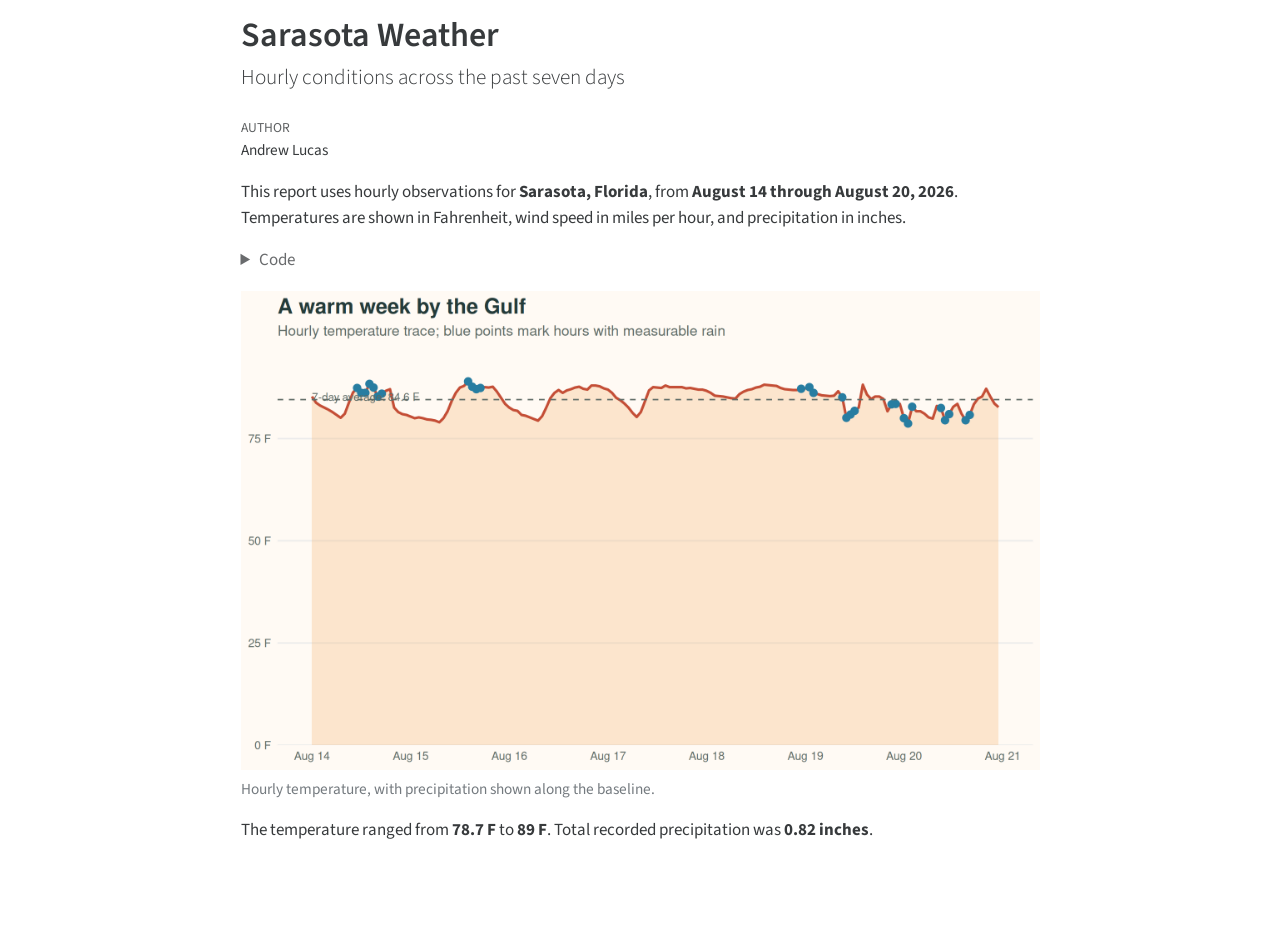
==== index.html @ e3367cec "Built site for gh-pages" ====
<!DOCTYPE html>
<html xmlns="http://www.w3.org/1999/xhtml" lang="en" xml:lang="en"><head>

<meta charset="utf-8">
<meta name="generator" content="quarto-1.10.18">

<meta name="viewport" content="width=device-width, initial-scale=1.0, user-scalable=yes">

<meta name="author" content="Andrew Lucas">

<title>Sarasota Weather</title>
<style>
/* Default styles provided by pandoc.
** See https://pandoc.org/MANUAL.html#variables-for-html for config info.
*/
span.smallcaps{font-variant: small-caps;}
div.columns{display: flex; gap: 1.5em;}
div.column{flex: auto;}
@media screen {
div.columns{gap: min(4vw, 1.5em);}
div.column{overflow-x: auto;}
}
div.hanging-indent{margin-left: 1.5em; text-indent: -1.5em;}
ul.task-list{list-style: none;}
ul.task-list li input[type="checkbox"] {
  width: 0.8em;
  margin: 0 0.8em 0.2em -1em; /* quarto-specific, see https://github.com/quarto-dev/quarto-cli/issues/4556 */ 
  vertical-align: middle;
}
/* CSS for syntax highlighting */
html { -webkit-text-size-adjust: 100%; }
pre > code.sourceCode { white-space: pre; position: relative; }
pre > code.sourceCode > span { display: inline-block; line-height: 1.25; }
pre > code.sourceCode > span:empty { height: 1.2em; }
.sourceCode { overflow: visible; }
code.sourceCode > span { color: inherit; text-decoration: inherit; }
div.sourceCode { margin: 1em 0; }
pre.sourceCode { margin: 0; }
@media screen {
div.sourceCode { overflow: auto; }
}
@media print {
pre > code.sourceCode { white-space: pre-wrap; }
pre > code.sourceCode > span { text-indent: -5em; padding-left: 5em; }
}
pre.numberSource code
  { counter-reset: source-line 0; }
pre.numberSource code > span
  { position: relative; left: -4em; counter-increment: source-line; }
pre.numberSource code > span > a:first-child::before
  { content: counter(source-line);
    position: relative; left: -1em; text-align: right; vertical-align: baseline;
    border: none; display: inline-block;
    -webkit-touch-callout: none; -webkit-user-select: none;
    -khtml-user-select: none; -moz-user-select: none;
    -ms-user-select: none; user-select: none;
    padding: 0 4px; width: 4em;
  }
pre.numberSource { margin-left: 3em;  padding-left: 4px; }
div.sourceCode
  {   }
@media screen {
pre > code.sourceCode > span > a:first-child::before { text-decoration: underline; }
}
</style>


<script src="sarasota-weather_files/libs/clipboard/clipboard.min.js"></script>
<script src="sarasota-weather_files/libs/quarto-html/quarto.js" type="module"></script>
<script src="sarasota-weather_files/libs/quarto-html/tabsets/tabsets.js" type="module"></script>
<script src="sarasota-weather_files/libs/quarto-html/popper.min.js"></script>
<script src="sarasota-weather_files/libs/quarto-html/tippy.umd.min.js"></script>
<script src="sarasota-weather_files/libs/quarto-html/anchor.min.js"></script>
<link href="sarasota-weather_files/libs/quarto-html/tippy.css" rel="stylesheet">
<link href="sarasota-weather_files/libs/quarto-html/quarto-syntax-highlighting-64a204ab8560d761af7679ceaba22944.css" rel="stylesheet" id="quarto-text-highlighting-styles">
<script src="sarasota-weather_files/libs/bootstrap/bootstrap.min.js"></script>
<link href="sarasota-weather_files/libs/bootstrap/bootstrap-icons.css" rel="stylesheet">
<link href="sarasota-weather_files/libs/bootstrap/bootstrap-2d3a9172113c1707d410f1da042510cd.min.css" rel="stylesheet" append-hash="true" id="quarto-bootstrap" data-mode="light">


<link rel="stylesheet" href="body { background: #fffaf4; }
.quarto-title-block { max-width: 900px; margin: 0 auto; }
.quarto-figure { margin-top: 1.5rem; }">
</head>

<body class="fullcontent quarto-light">

<div id="quarto-content" class="page-columns page-rows-contents page-layout-article">

<main class="content" id="quarto-document-content">

<header id="title-block-header" class="quarto-title-block default">
<div class="quarto-title">
<h1 class="title">Sarasota Weather</h1>
<p class="subtitle lead">Hourly conditions across the past seven days</p>
</div>



<div class="quarto-title-meta">

    <div>
    <div class="quarto-title-meta-heading">Author</div>
    <div class="quarto-title-meta-contents">
             <p>Andrew Lucas </p>
          </div>
  </div>
    
  
    
  </div>
  


</header>


<p>This report uses hourly observations for <strong>Sarasota, Florida</strong>, from <strong>August 14 through August 20, 2026</strong>. Temperatures are shown in Fahrenheit, wind speed in miles per hour, and precipitation in inches.</p>
<div class="cell">
<details class="code-fold">
<summary>Code</summary>
<div class="code-copy-outer-scaffold"><div class="sourceCode cell-code" id="cb1"><pre class="sourceCode r code-with-copy"><code class="sourceCode r"><span id="cb1-1"><a href="#cb1-1" aria-hidden="true" tabindex="-1"></a><span class="fu">ggplot</span>(weather, <span class="fu">aes</span>(<span class="at">x =</span> time, <span class="at">y =</span> temperature_f)) <span class="sc">+</span></span>
<span id="cb1-2"><a href="#cb1-2" aria-hidden="true" tabindex="-1"></a>  <span class="fu">geom_area</span>(<span class="at">fill =</span> <span class="st">"#f6b26b"</span>, <span class="at">alpha =</span> <span class="fl">0.28</span>) <span class="sc">+</span></span>
<span id="cb1-3"><a href="#cb1-3" aria-hidden="true" tabindex="-1"></a>  <span class="fu">geom_line</span>(<span class="at">color =</span> <span class="st">"#c44e36"</span>, <span class="at">linewidth =</span> <span class="fl">1.1</span>) <span class="sc">+</span></span>
<span id="cb1-4"><a href="#cb1-4" aria-hidden="true" tabindex="-1"></a>  <span class="fu">geom_point</span>(<span class="at">data =</span> <span class="fu">subset</span>(weather, rain), <span class="at">color =</span> <span class="st">"#277da1"</span>, <span class="at">size =</span> <span class="fl">2.8</span>) <span class="sc">+</span></span>
<span id="cb1-5"><a href="#cb1-5" aria-hidden="true" tabindex="-1"></a>  <span class="fu">geom_hline</span>(<span class="at">yintercept =</span> <span class="fu">mean</span>(weather<span class="sc">$</span>temperature_f),</span>
<span id="cb1-6"><a href="#cb1-6" aria-hidden="true" tabindex="-1"></a>             <span class="at">linetype =</span> <span class="st">"dashed"</span>, <span class="at">color =</span> <span class="st">"#5f6b66"</span>, <span class="at">linewidth =</span> <span class="fl">0.6</span>) <span class="sc">+</span></span>
<span id="cb1-7"><a href="#cb1-7" aria-hidden="true" tabindex="-1"></a>  <span class="fu">annotate</span>(<span class="st">"text"</span>, <span class="at">x =</span> <span class="fu">min</span>(weather<span class="sc">$</span>time), <span class="at">y =</span> <span class="fu">mean</span>(weather<span class="sc">$</span>temperature_f) <span class="sc">+</span> <span class="fl">0.7</span>,</span>
<span id="cb1-8"><a href="#cb1-8" aria-hidden="true" tabindex="-1"></a>           <span class="at">label =</span> <span class="fu">paste0</span>(<span class="st">"7-day average: "</span>, <span class="fu">round</span>(<span class="fu">mean</span>(weather<span class="sc">$</span>temperature_f), <span class="dv">1</span>), <span class="st">" F"</span>),</span>
<span id="cb1-9"><a href="#cb1-9" aria-hidden="true" tabindex="-1"></a>           <span class="at">hjust =</span> <span class="dv">0</span>, <span class="at">color =</span> <span class="st">"#5f6b66"</span>, <span class="at">size =</span> <span class="fl">3.5</span>) <span class="sc">+</span></span>
<span id="cb1-10"><a href="#cb1-10" aria-hidden="true" tabindex="-1"></a>  <span class="fu">scale_x_datetime</span>(<span class="at">date_breaks =</span> <span class="st">"1 day"</span>, <span class="at">date_labels =</span> <span class="st">"%b %d"</span>) <span class="sc">+</span></span>
<span id="cb1-11"><a href="#cb1-11" aria-hidden="true" tabindex="-1"></a>  <span class="fu">scale_y_continuous</span>(<span class="at">labels =</span> \(x) <span class="fu">paste0</span>(x, <span class="st">" F"</span>),</span>
<span id="cb1-12"><a href="#cb1-12" aria-hidden="true" tabindex="-1"></a>                     <span class="at">expand =</span> <span class="fu">expansion</span>(<span class="at">mult =</span> <span class="fu">c</span>(<span class="dv">0</span>, <span class="fl">0.08</span>))) <span class="sc">+</span></span>
<span id="cb1-13"><a href="#cb1-13" aria-hidden="true" tabindex="-1"></a>  <span class="fu">labs</span>(<span class="at">x =</span> <span class="cn">NULL</span>, <span class="at">y =</span> <span class="cn">NULL</span>,</span>
<span id="cb1-14"><a href="#cb1-14" aria-hidden="true" tabindex="-1"></a>       <span class="at">title =</span> <span class="st">"A warm week by the Gulf"</span>,</span>
<span id="cb1-15"><a href="#cb1-15" aria-hidden="true" tabindex="-1"></a>       <span class="at">subtitle =</span> <span class="st">"Hourly temperature trace; blue points mark hours with measurable rain"</span>) <span class="sc">+</span></span>
<span id="cb1-16"><a href="#cb1-16" aria-hidden="true" tabindex="-1"></a>  <span class="fu">theme_minimal</span>(<span class="at">base_size =</span> <span class="dv">13</span>) <span class="sc">+</span></span>
<span id="cb1-17"><a href="#cb1-17" aria-hidden="true" tabindex="-1"></a>  <span class="fu">theme</span>(</span>
<span id="cb1-18"><a href="#cb1-18" aria-hidden="true" tabindex="-1"></a>    <span class="at">plot.title =</span> <span class="fu">element_text</span>(<span class="at">face =</span> <span class="st">"bold"</span>, <span class="at">size =</span> <span class="dv">19</span>, <span class="at">color =</span> <span class="st">"#243b3a"</span>),</span>
<span id="cb1-19"><a href="#cb1-19" aria-hidden="true" tabindex="-1"></a>    <span class="at">plot.subtitle =</span> <span class="fu">element_text</span>(<span class="at">color =</span> <span class="st">"#5f6b66"</span>, <span class="at">margin =</span> <span class="fu">margin</span>(<span class="at">b =</span> <span class="dv">12</span>)),</span>
<span id="cb1-20"><a href="#cb1-20" aria-hidden="true" tabindex="-1"></a>    <span class="at">panel.grid.minor =</span> <span class="fu">element_blank</span>(),</span>
<span id="cb1-21"><a href="#cb1-21" aria-hidden="true" tabindex="-1"></a>    <span class="at">panel.grid.major.x =</span> <span class="fu">element_blank</span>(),</span>
<span id="cb1-22"><a href="#cb1-22" aria-hidden="true" tabindex="-1"></a>    <span class="at">axis.text =</span> <span class="fu">element_text</span>(<span class="at">color =</span> <span class="st">"#5f6b66"</span>),</span>
<span id="cb1-23"><a href="#cb1-23" aria-hidden="true" tabindex="-1"></a>    <span class="at">plot.background =</span> <span class="fu">element_rect</span>(<span class="at">fill =</span> <span class="st">"#fffaf4"</span>, <span class="at">color =</span> <span class="cn">NA</span>),</span>
<span id="cb1-24"><a href="#cb1-24" aria-hidden="true" tabindex="-1"></a>    <span class="at">panel.background =</span> <span class="fu">element_rect</span>(<span class="at">fill =</span> <span class="st">"#fffaf4"</span>, <span class="at">color =</span> <span class="cn">NA</span>)</span>
<span id="cb1-25"><a href="#cb1-25" aria-hidden="true" tabindex="-1"></a>  )</span></code></pre></div><button title="Copy to Clipboard" class="code-copy-button"><i class="bi"></i></button></div>
</details>
<div class="cell-output-display">
<div class="quarto-figure quarto-figure-center">
<figure class="figure">
<p><img src="sarasota-weather_files/figure-html/weather-plot-1.png" class="img-fluid figure-img" style="width:100.0%"></p>
<figcaption>Hourly temperature, with precipitation shown along the baseline.</figcaption>
</figure>
</div>
</div>
</div>
<p>The temperature ranged from <strong>78.7 F</strong> to <strong>89 F</strong>. Total recorded precipitation was <strong>0.82 inches</strong>.</p>

</main>
<!-- /main column -->
<script id="quarto-html-after-body" type="application/javascript">
  window.document.addEventListener("DOMContentLoaded", function (event) {
    const icon = "";
    const anchorJS = new window.AnchorJS();
    anchorJS.options = {
      placement: 'right',
      icon: icon
    };
    anchorJS.add('.anchored');
    const isCodeAnnotation = (el) => {
      for (const clz of el.classList) {
        if (clz.startsWith('code-annotation-')) {                     
          return true;
        }
      }
      return false;
    }
    const onCopySuccess = function(e) {
      // button target
      const button = e.trigger;
      // don't keep focus
      button.blur();
      // flash "checked"
      button.classList.add('code-copy-button-checked');
      var currentTitle = button.getAttribute("title");
      button.setAttribute("title", "Copied!");
      let tooltip;
      if (window.bootstrap) {
        button.setAttribute("data-bs-toggle", "tooltip");
        button.setAttribute("data-bs-placement", "left");
        button.setAttribute("data-bs-title", "Copied!");
        tooltip = new bootstrap.Tooltip(button, 
          { trigger: "manual", 
            customClass: "code-copy-button-tooltip",
            offset: [0, -8]});
        tooltip.show();    
      }
      setTimeout(function() {
        if (tooltip) {
          tooltip.hide();
          button.removeAttribute("data-bs-title");
          button.removeAttribute("data-bs-toggle");
          button.removeAttribute("data-bs-placement");
        }
        button.setAttribute("title", currentTitle);
        button.classList.remove('code-copy-button-checked');
      }, 1000);
      // clear code selection
      e.clearSelection();
    }
    const getTextToCopy = function(trigger) {
      const outerScaffold = trigger.parentElement.cloneNode(true);
      const codeEl = outerScaffold.querySelector('code');
      for (const childEl of codeEl.children) {
        if (isCodeAnnotation(childEl)) {
          childEl.remove();
        }
      }
      return codeEl.innerText;
    }
    const clipboard = new window.ClipboardJS('.code-copy-button:not([data-in-quarto-modal])', {
      text: getTextToCopy
    });
    clipboard.on('success', onCopySuccess);
    if (window.document.getElementById('quarto-embedded-source-code-modal')) {
      const clipboardModal = new window.ClipboardJS('.code-copy-button[data-in-quarto-modal]', {
        text: getTextToCopy,
        container: window.document.getElementById('quarto-embedded-source-code-modal')
      });
      clipboardModal.on('success', onCopySuccess);
    }
      var localhostRegex = new RegExp(/^(?:http|https):\/\/localhost\:?[0-9]*\//);
      var mailtoRegex = new RegExp(/^mailto:/);
        var filterRegex = new RegExp('/' + window.location.host + '/');
      var isInternal = (href) => {
          return filterRegex.test(href) || localhostRegex.test(href) || mailtoRegex.test(href);
      }
      // Inspect non-navigation links and adorn them if external
     var links = window.document.querySelectorAll('a[href]:not(.nav-link):not(.navbar-brand):not(.toc-action):not(.sidebar-link):not(.sidebar-item-toggle):not(.pagination-link):not(.no-external):not([aria-hidden]):not(.dropdown-item):not(.quarto-navigation-tool):not(.about-link)');
      for (var i=0; i<links.length; i++) {
        const link = links[i];
        if (!isInternal(link.href)) {
          // undo the damage that might have been done by quarto-nav.js in the case of
          // links that we want to consider external
          if (link.dataset.originalHref !== undefined) {
            link.href = link.dataset.originalHref;
          }
        }
      }
    function tippyHover(el, contentFn, onTriggerFn, onUntriggerFn) {
      const config = {
        allowHTML: true,
        maxWidth: 500,
        delay: 100,
        arrow: false,
        appendTo: function(el) {
            return el.parentElement;
        },
        interactive: true,
        interactiveBorder: 10,
        theme: 'quarto',
        placement: 'bottom-start',
      };
      if (contentFn) {
        config.content = contentFn;
      }
      if (onTriggerFn) {
        config.onTrigger = onTriggerFn;
      }
      if (onUntriggerFn) {
        config.onUntrigger = onUntriggerFn;
      }
      window.tippy(el, config); 
    }
    const noterefs = window.document.querySelectorAll('a[role="doc-noteref"]');
    for (var i=0; i<noterefs.length; i++) {
      const ref = noterefs[i];
      tippyHover(ref, function() {
        // use id or data attribute instead here
        let href = ref.getAttribute('data-footnote-href') || ref.getAttribute('href');
        try { href = new URL(href).hash; } catch {}
        const id = href.replace(/^#\/?/, "");
        const note = window.document.getElementById(id);
        if (note) {
          return note.innerHTML;
        } else {
          return "";
        }
      });
    }
    const xrefs = window.document.querySelectorAll('a.quarto-xref');
    const processXRef = (id, note) => {
      // Strip column container classes
      const stripColumnClz = (el) => {
        el.classList.remove("page-full", "page-columns");
        if (el.children) {
          for (const child of el.children) {
            stripColumnClz(child);
          }
        }
      }
      stripColumnClz(note)
      if (id === null || id.startsWith('sec-')) {
        // Special case sections, only their first couple elements
        const container = document.createElement("div");
        if (note.children && note.children.length > 2) {
          container.appendChild(note.children[0].cloneNode(true));
          for (let i = 1; i < note.children.length; i++) {
            const child = note.children[i];
            if (child.tagName === "P" && child.innerText === "") {
              continue;
            } else {
              container.appendChild(child.cloneNode(true));
              break;
            }
          }
          if (window.Quarto?.typesetMath) {
            window.Quarto.typesetMath(container);
          }
          return container.innerHTML
        } else {
          if (window.Quarto?.typesetMath) {
            window.Quarto.typesetMath(note);
          }
          return note.innerHTML;
        }
      } else {
        // Remove any anchor links if they are present
        const anchorLink = note.querySelector('a.anchorjs-link');
        if (anchorLink) {
          anchorLink.remove();
        }
        if (window.Quarto?.typesetMath) {
          window.Quarto.typesetMath(note);
        }
        if (note.classList.contains("callout")) {
          return note.outerHTML;
        } else {
          return note.innerHTML;
        }
      }
    }
    for (var i=0; i<xrefs.length; i++) {
      const xref = xrefs[i];
      tippyHover(xref, undefined, function(instance) {
        instance.disable();
        let url = xref.getAttribute('href');
        let hash = undefined; 
        if (url.startsWith('#')) {
          hash = url;
        } else {
          try { hash = new URL(url).hash; } catch {}
        }
        if (hash) {
          const id = hash.replace(/^#\/?/, "");
          const note = window.document.getElementById(id);
          if (note !== null) {
            try {
              const html = processXRef(id, note.cloneNode(true));
              instance.setContent(html);
            } finally {
              instance.enable();
              instance.show();
            }
          } else {
            // See if we can fetch this
            fetch(url.split('#')[0])
            .then(res => res.text())
            .then(html => {
              const parser = new DOMParser();
              const htmlDoc = parser.parseFromString(html, "text/html");
              const note = htmlDoc.getElementById(id);
              if (note !== null) {
                const html = processXRef(id, note);
                instance.setContent(html);
              } 
            }).finally(() => {
              instance.enable();
              instance.show();
            });
          }
        } else {
          // See if we can fetch a full url (with no hash to target)
          // This is a special case and we should probably do some content thinning / targeting
          fetch(url)
          .then(res => res.text())
          .then(html => {
            const parser = new DOMParser();
            const htmlDoc = parser.parseFromString(html, "text/html");
            const note = htmlDoc.querySelector('main.content');
            if (note !== null) {
              // This should only happen for chapter cross references
              // (since there is no id in the URL)
              // remove the first header
              if (note.children.length > 0 && note.children[0].tagName === "HEADER") {
                note.children[0].remove();
              }
              const html = processXRef(null, note);
              instance.setContent(html);
            } 
          }).finally(() => {
            instance.enable();
            instance.show();
          });
        }
      }, function(instance) {
      });
    }
        let selectedAnnoteEl;
        const selectorForAnnotation = ( cell, annotation) => {
          let cellAttr = 'data-code-cell="' + cell + '"';
          let lineAttr = 'data-code-annotation="' +  annotation + '"';
          const selector = 'span[' + cellAttr + '][' + lineAttr + ']';
          return selector;
        }
        const selectCodeLines = (annoteEl) => {
          const doc = window.document;
          const targetCell = annoteEl.getAttribute("data-target-cell");
          const targetAnnotation = annoteEl.getAttribute("data-target-annotation");
          const annoteSpan = window.document.querySelector(selectorForAnnotation(targetCell, targetAnnotation));
          const lines = annoteSpan.getAttribute("data-code-lines").split(",");
          const lineIds = lines.map((line) => {
            return targetCell + "-" + line;
          })
          let top = null;
          let height = null;
          let parent = null;
          if (lineIds.length > 0) {
              //compute the position of the single el (top and bottom and make a div)
              const el = window.document.getElementById(lineIds[0]);
              top = el.offsetTop;
              height = el.offsetHeight;
              parent = el.parentElement.parentElement;
            if (lineIds.length > 1) {
              const lastEl = window.document.getElementById(lineIds[lineIds.length - 1]);
              const bottom = lastEl.offsetTop + lastEl.offsetHeight;
              height = bottom - top;
            }
            if (top !== null && height !== null && parent !== null) {
              // cook up a div (if necessary) and position it 
              let div = window.document.getElementById("code-annotation-line-highlight");
              if (div === null) {
                div = window.document.createElement("div");
                div.setAttribute("id", "code-annotation-line-highlight");
                div.style.position = 'absolute';
                parent.appendChild(div);
              }
              div.style.top = top - 2 + "px";
              div.style.height = height + 4 + "px";
              div.style.left = 0;
              let gutterDiv = window.document.getElementById("code-annotation-line-highlight-gutter");
              if (gutterDiv === null) {
                gutterDiv = window.document.createElement("div");
                gutterDiv.setAttribute("id", "code-annotation-line-highlight-gutter");
                gutterDiv.style.position = 'absolute';
                const codeCell = window.document.getElementById(targetCell);
                const gutter = codeCell.querySelector('.code-annotation-gutter');
                gutter.appendChild(gutterDiv);
              }
              gutterDiv.style.top = top - 2 + "px";
              gutterDiv.style.height = height + 4 + "px";
            }
            selectedAnnoteEl = annoteEl;
          }
        };
        const unselectCodeLines = () => {
          const elementsIds = ["code-annotation-line-highlight", "code-annotation-line-highlight-gutter"];
          elementsIds.forEach((elId) => {
            const div = window.document.getElementById(elId);
            if (div) {
              div.remove();
            }
          });
          selectedAnnoteEl = undefined;
        };
          // Handle positioning of the toggle
      window.addEventListener(
        "resize",
        throttle(() => {
          elRect = undefined;
          if (selectedAnnoteEl) {
            selectCodeLines(selectedAnnoteEl);
          }
        }, 10)
      );
      function throttle(fn, ms) {
      let throttle = false;
      let timer;
        return (...args) => {
          if(!throttle) { // first call gets through
              fn.apply(this, args);
              throttle = true;
          } else { // all the others get throttled
              if(timer) clearTimeout(timer); // cancel #2
              timer = setTimeout(() => {
                fn.apply(this, args);
                timer = throttle = false;
              }, ms);
          }
        };
      }
        // Attach click handler to the DT
        const annoteDls = window.document.querySelectorAll('dt[data-target-cell]');
        for (const annoteDlNode of annoteDls) {
          annoteDlNode.addEventListener('click', (event) => {
            const clickedEl = event.target;
            if (clickedEl !== selectedAnnoteEl) {
              unselectCodeLines();
              const activeEl = window.document.querySelector('dt[data-target-cell].code-annotation-active');
              if (activeEl) {
                activeEl.classList.remove('code-annotation-active');
              }
              selectCodeLines(clickedEl);
              clickedEl.classList.add('code-annotation-active');
            } else {
              // Unselect the line
              unselectCodeLines();
              clickedEl.classList.remove('code-annotation-active');
            }
          });
        }
    const findCites = (el) => {
      const parentEl = el.parentElement;
      if (parentEl) {
        const cites = parentEl.dataset.cites;
        if (cites) {
          return {
            el,
            cites: cites.split(' ')
          };
        } else {
          return findCites(el.parentElement)
        }
      } else {
        return undefined;
      }
    };
    var bibliorefs = window.document.querySelectorAll('a[role="doc-biblioref"]');
    for (var i=0; i<bibliorefs.length; i++) {
      const ref = bibliorefs[i];
      const citeInfo = findCites(ref);
      if (citeInfo) {
        tippyHover(citeInfo.el, function() {
          var popup = window.document.createElement('div');
          citeInfo.cites.forEach(function(cite) {
            var citeDiv = window.document.createElement('div');
            citeDiv.classList.add('hanging-indent');
            citeDiv.classList.add('csl-entry');
            var biblioDiv = window.document.getElementById('ref-' + cite);
            if (biblioDiv) {
              citeDiv.innerHTML = biblioDiv.innerHTML;
            }
            popup.appendChild(citeDiv);
          });
          return popup.innerHTML;
        });
      }
    }
  });
  </script>
</div> <!-- /content -->




</body></html>
---- sarasota-weather_files/libs/quarto-html/tippy.css ----
.tippy-box[data-animation=fade][data-state=hidden]{opacity:0}[data-tippy-root]{max-width:calc(100vw - 10px)}.tippy-box{position:relative;background-color:#333;color:#fff;border-radius:4px;font-size:14px;line-height:1.4;white-space:normal;outline:0;transition-property:transform,visibility,opacity}.tippy-box[data-placement^=top]>.tippy-arrow{bottom:0}.tippy-box[data-placement^=top]>.tippy-arrow:before{bottom:-7px;left:0;border-width:8px 8px 0;border-top-color:initial;transform-origin:center top}.tippy-box[data-placement^=bottom]>.tippy-arrow{top:0}.tippy-box[data-placement^=bottom]>.tippy-arrow:before{top:-7px;left:0;border-width:0 8px 8px;border-bottom-color:initial;transform-origin:center bottom}.tippy-box[data-placement^=left]>.tippy-arrow{right:0}.tippy-box[data-placement^=left]>.tippy-arrow:before{border-width:8px 0 8px 8px;border-left-color:initial;right:-7px;transform-origin:center left}.tippy-box[data-placement^=right]>.tippy-arrow{left:0}.tippy-box[data-placement^=right]>.tippy-arrow:before{left:-7px;border-width:8px 8px 8px 0;border-right-color:initial;transform-origin:center right}.tippy-box[data-inertia][data-state=visible]{transition-timing-function:cubic-bezier(.54,1.5,.38,1.11)}.tippy-arrow{width:16px;height:16px;color:#333}.tippy-arrow:before{content:"";position:absolute;border-color:transparent;border-style:solid}.tippy-content{position:relative;padding:5px 9px;z-index:1}
---- sarasota-weather_files/libs/quarto-html/quarto-syntax-highlighting-64a204ab8560d761af7679ceaba22944.css ----
/* quarto syntax highlight colors */
:root {
  --quarto-hl-ot-color: #003B4F;
  --quarto-hl-at-color: #657422;
  --quarto-hl-ss-color: #20794D;
  --quarto-hl-an-color: #5E5E5E;
  --quarto-hl-fu-color: #4758AB;
  --quarto-hl-st-color: #20794D;
  --quarto-hl-cf-color: #003B4F;
  --quarto-hl-op-color: #5E5E5E;
  --quarto-hl-er-color: #AD0000;
  --quarto-hl-bn-color: #AD0000;
  --quarto-hl-al-color: #AD0000;
  --quarto-hl-va-color: #111111;
  --quarto-hl-bu-color: inherit;
  --quarto-hl-ex-color: inherit;
  --quarto-hl-pp-color: #AD0000;
  --quarto-hl-in-color: #5E5E5E;
  --quarto-hl-vs-color: #20794D;
  --quarto-hl-wa-color: #5E5E5E;
  --quarto-hl-do-color: #5E5E5E;
  --quarto-hl-im-color: #00769E;
  --quarto-hl-ch-color: #20794D;
  --quarto-hl-dt-color: #AD0000;
  --quarto-hl-fl-color: #AD0000;
  --quarto-hl-co-color: #5E5E5E;
  --quarto-hl-cv-color: #5E5E5E;
  --quarto-hl-cn-color: #8f5902;
  --quarto-hl-sc-color: #5E5E5E;
  --quarto-hl-dv-color: #AD0000;
  --quarto-hl-kw-color: #003B4F;
}

/* other quarto variables */
:root {
  --quarto-font-monospace: SFMono-Regular, Menlo, Monaco, Consolas, "Liberation Mono", "Courier New", monospace;
}

/* syntax highlight based on Pandoc's rules */
pre > code.sourceCode > span {
  color: #003B4F;
}

code.sourceCode > span {
  color: #003B4F;
}

div.sourceCode,
div.sourceCode pre.sourceCode {
  color: #003B4F;
}

/* Normal */
code span {
  color: #003B4F;
}

/* Alert */
code span.al {
  color: #AD0000;
  font-style: inherit;
}

/* Annotation */
code span.an {
  color: #5E5E5E;
  font-style: inherit;
}

/* Attribute */
code span.at {
  color: #657422;
  font-style: inherit;
}

/* BaseN */
code span.bn {
  color: #AD0000;
  font-style: inherit;
}

/* BuiltIn */
code span.bu {
  font-style: inherit;
}

/* ControlFlow */
code span.cf {
  color: #003B4F;
  font-weight: bold;
  font-style: inherit;
}

/* Char */
code span.ch {
  color: #20794D;
  font-style: inherit;
}

/* Constant */
code span.cn {
  color: #8f5902;
  font-style: inherit;
}

/* Comment */
code span.co {
  color: #5E5E5E;
  font-style: inherit;
}

/* CommentVar */
code span.cv {
  color: #5E5E5E;
  font-style: italic;
}

/* Documentation */
code span.do {
  color: #5E5E5E;
  font-style: italic;
}

/* DataType */
code span.dt {
  color: #AD0000;
  font-style: inherit;
}

/* DecVal */
code span.dv {
  color: #AD0000;
  font-style: inherit;
}

/* Error */
code span.er {
  color: #AD0000;
  font-style: inherit;
}

/* Extension */
code span.ex {
  font-style: inherit;
}

/* Float */
code span.fl {
  color: #AD0000;
  font-style: inherit;
}

/* Function */
code span.fu {
  color: #4758AB;
  font-style: inherit;
}

/* Import */
code span.im {
  color: #00769E;
  font-style: inherit;
}

/* Information */
code span.in {
  color: #5E5E5E;
  font-style: inherit;
}

/* Keyword */
code span.kw {
  color: #003B4F;
  font-weight: bold;
  font-style: inherit;
}

/* Operator */
code span.op {
  color: #5E5E5E;
  font-style: inherit;
}

/* Other */
code span.ot {
  color: #003B4F;
  font-style: inherit;
}

/* Preprocessor */
code span.pp {
  color: #AD0000;
  font-style: inherit;
}

/* SpecialChar */
code span.sc {
  color: #5E5E5E;
  font-style: inherit;
}

/* SpecialString */
code span.ss {
  color: #20794D;
  font-style: inherit;
}

/* String */
code span.st {
  color: #20794D;
  font-style: inherit;
}

/* Variable */
code span.va {
  color: #111111;
  font-style: inherit;
}

/* VerbatimString */
code span.vs {
  color: #20794D;
  font-style: inherit;
}

/* Warning */
code span.wa {
  color: #5E5E5E;
  font-style: italic;
}

.prevent-inlining {
  content: "</";
}

/*# sourceMappingURL=9d8d5bb603a83b8298b89080a598c93b.css.map */
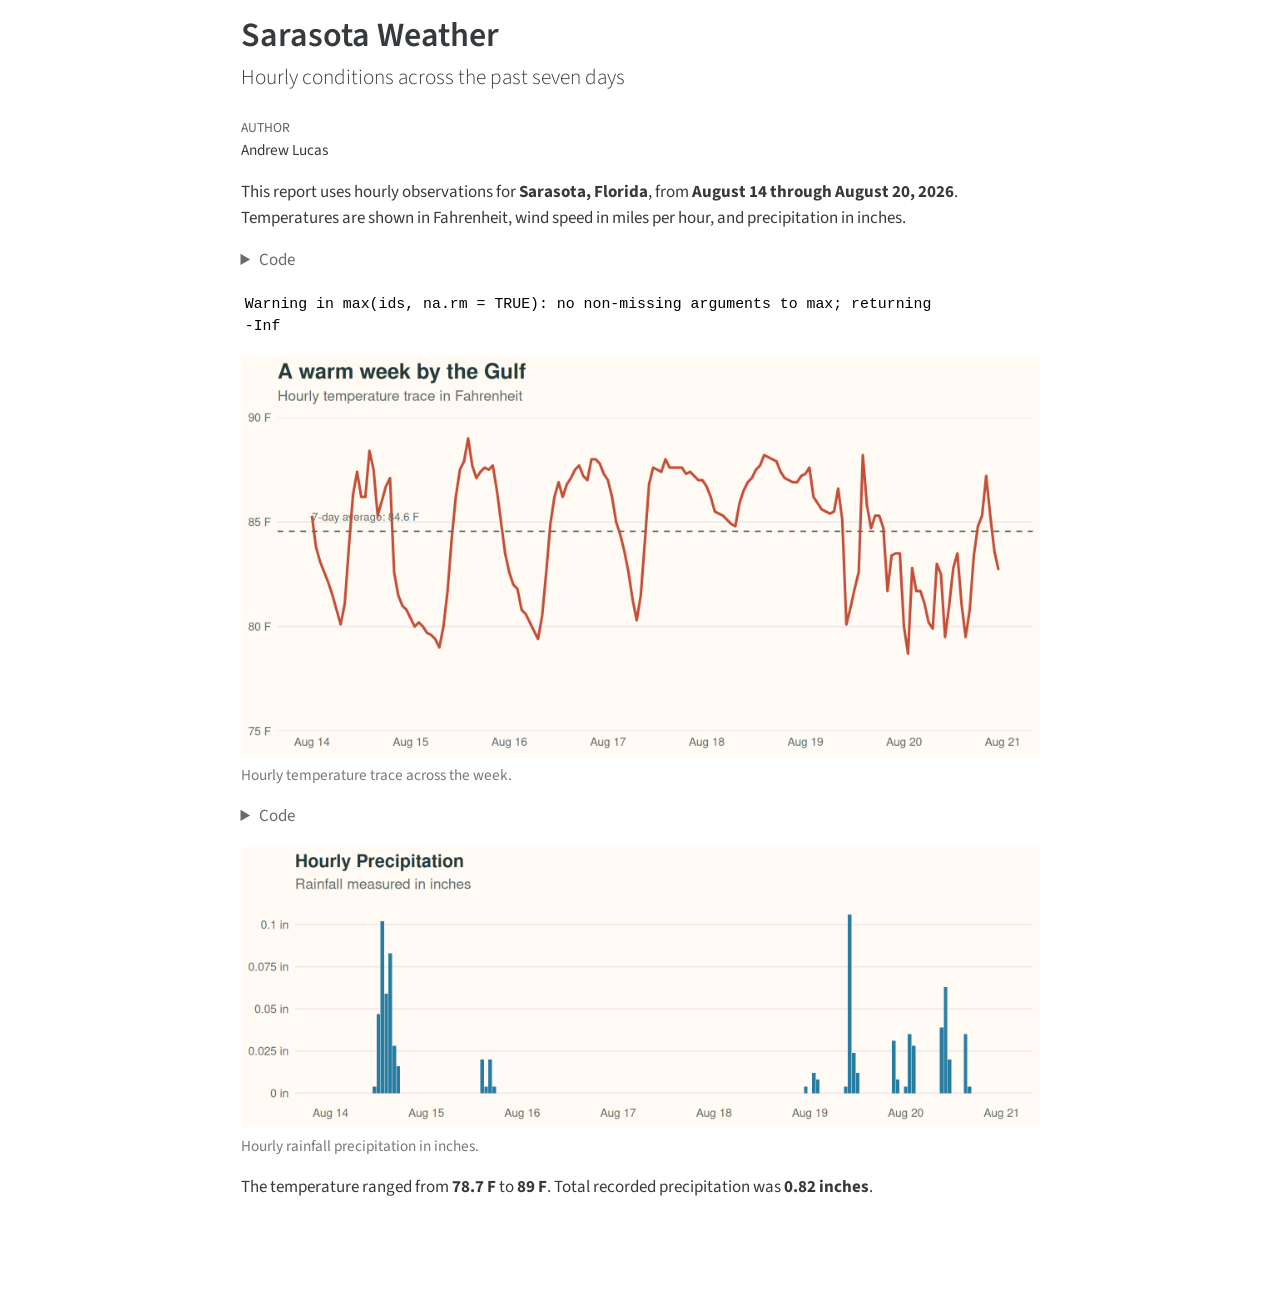
==== commit 6c5ece17: "Built site for gh-pages" ====
--- a/index.html
+++ b/index.html
@@ -122,34 +122,67 @@
 <div class="code-copy-outer-scaffold"><div class="sourceCode cell-code" id="cb1"><pre class="sourceCode r code-with-copy"><code class="sourceCode r"><span id="cb1-1"><a href="#cb1-1" aria-hidden="true" tabindex="-1"></a><span class="fu">ggplot</span>(weather, <span class="fu">aes</span>(<span class="at">x =</span> time, <span class="at">y =</span> temperature_f)) <span class="sc">+</span></span>
 <span id="cb1-2"><a href="#cb1-2" aria-hidden="true" tabindex="-1"></a>  <span class="fu">geom_area</span>(<span class="at">fill =</span> <span class="st">"#f6b26b"</span>, <span class="at">alpha =</span> <span class="fl">0.28</span>) <span class="sc">+</span></span>
 <span id="cb1-3"><a href="#cb1-3" aria-hidden="true" tabindex="-1"></a>  <span class="fu">geom_line</span>(<span class="at">color =</span> <span class="st">"#c44e36"</span>, <span class="at">linewidth =</span> <span class="fl">1.1</span>) <span class="sc">+</span></span>
-<span id="cb1-4"><a href="#cb1-4" aria-hidden="true" tabindex="-1"></a>  <span class="fu">geom_point</span>(<span class="at">data =</span> <span class="fu">subset</span>(weather, rain), <span class="at">color =</span> <span class="st">"#277da1"</span>, <span class="at">size =</span> <span class="fl">2.8</span>) <span class="sc">+</span></span>
-<span id="cb1-5"><a href="#cb1-5" aria-hidden="true" tabindex="-1"></a>  <span class="fu">geom_hline</span>(<span class="at">yintercept =</span> <span class="fu">mean</span>(weather<span class="sc">$</span>temperature_f),</span>
-<span id="cb1-6"><a href="#cb1-6" aria-hidden="true" tabindex="-1"></a>             <span class="at">linetype =</span> <span class="st">"dashed"</span>, <span class="at">color =</span> <span class="st">"#5f6b66"</span>, <span class="at">linewidth =</span> <span class="fl">0.6</span>) <span class="sc">+</span></span>
-<span id="cb1-7"><a href="#cb1-7" aria-hidden="true" tabindex="-1"></a>  <span class="fu">annotate</span>(<span class="st">"text"</span>, <span class="at">x =</span> <span class="fu">min</span>(weather<span class="sc">$</span>time), <span class="at">y =</span> <span class="fu">mean</span>(weather<span class="sc">$</span>temperature_f) <span class="sc">+</span> <span class="fl">0.7</span>,</span>
-<span id="cb1-8"><a href="#cb1-8" aria-hidden="true" tabindex="-1"></a>           <span class="at">label =</span> <span class="fu">paste0</span>(<span class="st">"7-day average: "</span>, <span class="fu">round</span>(<span class="fu">mean</span>(weather<span class="sc">$</span>temperature_f), <span class="dv">1</span>), <span class="st">" F"</span>),</span>
-<span id="cb1-9"><a href="#cb1-9" aria-hidden="true" tabindex="-1"></a>           <span class="at">hjust =</span> <span class="dv">0</span>, <span class="at">color =</span> <span class="st">"#5f6b66"</span>, <span class="at">size =</span> <span class="fl">3.5</span>) <span class="sc">+</span></span>
-<span id="cb1-10"><a href="#cb1-10" aria-hidden="true" tabindex="-1"></a>  <span class="fu">scale_x_datetime</span>(<span class="at">date_breaks =</span> <span class="st">"1 day"</span>, <span class="at">date_labels =</span> <span class="st">"%b %d"</span>) <span class="sc">+</span></span>
-<span id="cb1-11"><a href="#cb1-11" aria-hidden="true" tabindex="-1"></a>  <span class="fu">scale_y_continuous</span>(<span class="at">labels =</span> \(x) <span class="fu">paste0</span>(x, <span class="st">" F"</span>),</span>
-<span id="cb1-12"><a href="#cb1-12" aria-hidden="true" tabindex="-1"></a>                     <span class="at">expand =</span> <span class="fu">expansion</span>(<span class="at">mult =</span> <span class="fu">c</span>(<span class="dv">0</span>, <span class="fl">0.08</span>))) <span class="sc">+</span></span>
-<span id="cb1-13"><a href="#cb1-13" aria-hidden="true" tabindex="-1"></a>  <span class="fu">labs</span>(<span class="at">x =</span> <span class="cn">NULL</span>, <span class="at">y =</span> <span class="cn">NULL</span>,</span>
-<span id="cb1-14"><a href="#cb1-14" aria-hidden="true" tabindex="-1"></a>       <span class="at">title =</span> <span class="st">"A warm week by the Gulf"</span>,</span>
-<span id="cb1-15"><a href="#cb1-15" aria-hidden="true" tabindex="-1"></a>       <span class="at">subtitle =</span> <span class="st">"Hourly temperature trace; blue points mark hours with measurable rain"</span>) <span class="sc">+</span></span>
-<span id="cb1-16"><a href="#cb1-16" aria-hidden="true" tabindex="-1"></a>  <span class="fu">theme_minimal</span>(<span class="at">base_size =</span> <span class="dv">13</span>) <span class="sc">+</span></span>
-<span id="cb1-17"><a href="#cb1-17" aria-hidden="true" tabindex="-1"></a>  <span class="fu">theme</span>(</span>
-<span id="cb1-18"><a href="#cb1-18" aria-hidden="true" tabindex="-1"></a>    <span class="at">plot.title =</span> <span class="fu">element_text</span>(<span class="at">face =</span> <span class="st">"bold"</span>, <span class="at">size =</span> <span class="dv">19</span>, <span class="at">color =</span> <span class="st">"#243b3a"</span>),</span>
-<span id="cb1-19"><a href="#cb1-19" aria-hidden="true" tabindex="-1"></a>    <span class="at">plot.subtitle =</span> <span class="fu">element_text</span>(<span class="at">color =</span> <span class="st">"#5f6b66"</span>, <span class="at">margin =</span> <span class="fu">margin</span>(<span class="at">b =</span> <span class="dv">12</span>)),</span>
-<span id="cb1-20"><a href="#cb1-20" aria-hidden="true" tabindex="-1"></a>    <span class="at">panel.grid.minor =</span> <span class="fu">element_blank</span>(),</span>
-<span id="cb1-21"><a href="#cb1-21" aria-hidden="true" tabindex="-1"></a>    <span class="at">panel.grid.major.x =</span> <span class="fu">element_blank</span>(),</span>
-<span id="cb1-22"><a href="#cb1-22" aria-hidden="true" tabindex="-1"></a>    <span class="at">axis.text =</span> <span class="fu">element_text</span>(<span class="at">color =</span> <span class="st">"#5f6b66"</span>),</span>
-<span id="cb1-23"><a href="#cb1-23" aria-hidden="true" tabindex="-1"></a>    <span class="at">plot.background =</span> <span class="fu">element_rect</span>(<span class="at">fill =</span> <span class="st">"#fffaf4"</span>, <span class="at">color =</span> <span class="cn">NA</span>),</span>
-<span id="cb1-24"><a href="#cb1-24" aria-hidden="true" tabindex="-1"></a>    <span class="at">panel.background =</span> <span class="fu">element_rect</span>(<span class="at">fill =</span> <span class="st">"#fffaf4"</span>, <span class="at">color =</span> <span class="cn">NA</span>)</span>
-<span id="cb1-25"><a href="#cb1-25" aria-hidden="true" tabindex="-1"></a>  )</span></code></pre></div><button title="Copy to Clipboard" class="code-copy-button"><i class="bi"></i></button></div>
+<span id="cb1-4"><a href="#cb1-4" aria-hidden="true" tabindex="-1"></a>  <span class="fu">geom_hline</span>(<span class="at">yintercept =</span> <span class="fu">mean</span>(weather<span class="sc">$</span>temperature_f),</span>
+<span id="cb1-5"><a href="#cb1-5" aria-hidden="true" tabindex="-1"></a>             <span class="at">linetype =</span> <span class="st">"dashed"</span>, <span class="at">color =</span> <span class="st">"#5f6b66"</span>, <span class="at">linewidth =</span> <span class="fl">0.6</span>) <span class="sc">+</span></span>
+<span id="cb1-6"><a href="#cb1-6" aria-hidden="true" tabindex="-1"></a>  <span class="fu">annotate</span>(<span class="st">"text"</span>, <span class="at">x =</span> <span class="fu">min</span>(weather<span class="sc">$</span>time), <span class="at">y =</span> <span class="fu">mean</span>(weather<span class="sc">$</span>temperature_f) <span class="sc">+</span> <span class="fl">0.7</span>,</span>
+<span id="cb1-7"><a href="#cb1-7" aria-hidden="true" tabindex="-1"></a>           <span class="at">label =</span> <span class="fu">paste0</span>(<span class="st">"7-day average: "</span>, <span class="fu">round</span>(<span class="fu">mean</span>(weather<span class="sc">$</span>temperature_f), <span class="dv">1</span>), <span class="st">" F"</span>),</span>
+<span id="cb1-8"><a href="#cb1-8" aria-hidden="true" tabindex="-1"></a>           <span class="at">hjust =</span> <span class="dv">0</span>, <span class="at">color =</span> <span class="st">"#5f6b66"</span>, <span class="at">size =</span> <span class="fl">3.5</span>) <span class="sc">+</span></span>
+<span id="cb1-9"><a href="#cb1-9" aria-hidden="true" tabindex="-1"></a>  <span class="fu">scale_x_datetime</span>(<span class="at">date_breaks =</span> <span class="st">"1 day"</span>, <span class="at">date_labels =</span> <span class="st">"%b %d"</span>) <span class="sc">+</span></span>
+<span id="cb1-10"><a href="#cb1-10" aria-hidden="true" tabindex="-1"></a>  <span class="fu">scale_y_continuous</span>(<span class="at">limits =</span> <span class="fu">c</span>(<span class="dv">75</span>, <span class="dv">90</span>), <span class="at">breaks =</span> <span class="fu">seq</span>(<span class="dv">75</span>, <span class="dv">90</span>, <span class="at">by =</span> <span class="dv">5</span>),</span>
+<span id="cb1-11"><a href="#cb1-11" aria-hidden="true" tabindex="-1"></a>                     <span class="at">labels =</span> \(x) <span class="fu">paste0</span>(x, <span class="st">" F"</span>), <span class="at">expand =</span> <span class="fu">c</span>(<span class="dv">0</span>, <span class="dv">0</span>)) <span class="sc">+</span></span>
+<span id="cb1-12"><a href="#cb1-12" aria-hidden="true" tabindex="-1"></a>  <span class="fu">labs</span>(<span class="at">x =</span> <span class="cn">NULL</span>, <span class="at">y =</span> <span class="cn">NULL</span>,</span>
+<span id="cb1-13"><a href="#cb1-13" aria-hidden="true" tabindex="-1"></a>       <span class="at">title =</span> <span class="st">"A warm week by the Gulf"</span>,</span>
+<span id="cb1-14"><a href="#cb1-14" aria-hidden="true" tabindex="-1"></a>       <span class="at">subtitle =</span> <span class="st">"Hourly temperature trace in Fahrenheit"</span>) <span class="sc">+</span></span>
+<span id="cb1-15"><a href="#cb1-15" aria-hidden="true" tabindex="-1"></a>  <span class="fu">theme_minimal</span>(<span class="at">base_size =</span> <span class="dv">13</span>) <span class="sc">+</span></span>
+<span id="cb1-16"><a href="#cb1-16" aria-hidden="true" tabindex="-1"></a>  <span class="fu">theme</span>(</span>
+<span id="cb1-17"><a href="#cb1-17" aria-hidden="true" tabindex="-1"></a>    <span class="at">plot.title =</span> <span class="fu">element_text</span>(<span class="at">face =</span> <span class="st">"bold"</span>, <span class="at">size =</span> <span class="dv">19</span>, <span class="at">color =</span> <span class="st">"#243b3a"</span>),</span>
+<span id="cb1-18"><a href="#cb1-18" aria-hidden="true" tabindex="-1"></a>    <span class="at">plot.subtitle =</span> <span class="fu">element_text</span>(<span class="at">color =</span> <span class="st">"#5f6b66"</span>, <span class="at">margin =</span> <span class="fu">margin</span>(<span class="at">b =</span> <span class="dv">12</span>)),</span>
+<span id="cb1-19"><a href="#cb1-19" aria-hidden="true" tabindex="-1"></a>    <span class="at">panel.grid.minor =</span> <span class="fu">element_blank</span>(),</span>
+<span id="cb1-20"><a href="#cb1-20" aria-hidden="true" tabindex="-1"></a>    <span class="at">panel.grid.major.x =</span> <span class="fu">element_blank</span>(),</span>
+<span id="cb1-21"><a href="#cb1-21" aria-hidden="true" tabindex="-1"></a>    <span class="at">axis.text =</span> <span class="fu">element_text</span>(<span class="at">color =</span> <span class="st">"#5f6b66"</span>),</span>
+<span id="cb1-22"><a href="#cb1-22" aria-hidden="true" tabindex="-1"></a>    <span class="at">plot.background =</span> <span class="fu">element_rect</span>(<span class="at">fill =</span> <span class="st">"#fffaf4"</span>, <span class="at">color =</span> <span class="cn">NA</span>),</span>
+<span id="cb1-23"><a href="#cb1-23" aria-hidden="true" tabindex="-1"></a>    <span class="at">panel.background =</span> <span class="fu">element_rect</span>(<span class="at">fill =</span> <span class="st">"#fffaf4"</span>, <span class="at">color =</span> <span class="cn">NA</span>)</span>
+<span id="cb1-24"><a href="#cb1-24" aria-hidden="true" tabindex="-1"></a>  )</span></code></pre></div><button title="Copy to Clipboard" class="code-copy-button"><i class="bi"></i></button></div>
+</details>
+<div class="cell-output cell-output-stderr">
+<pre><code>Warning in max(ids, na.rm = TRUE): no non-missing arguments to max; returning
+-Inf</code></pre>
+</div>
+<div class="cell-output-display">
+<div class="quarto-figure quarto-figure-center">
+<figure class="figure">
+<p><img src="sarasota-weather_files/figure-html/temperature-plot-1.png" class="img-fluid figure-img" style="width:100.0%"></p>
+<figcaption>Hourly temperature trace across the week.</figcaption>
+</figure>
+</div>
+</div>
+</div>
+<div class="cell">
+<details class="code-fold">
+<summary>Code</summary>
+<div class="code-copy-outer-scaffold"><div class="sourceCode cell-code" id="cb3"><pre class="sourceCode r code-with-copy"><code class="sourceCode r"><span id="cb3-1"><a href="#cb3-1" aria-hidden="true" tabindex="-1"></a><span class="fu">ggplot</span>(weather, <span class="fu">aes</span>(<span class="at">x =</span> time, <span class="at">y =</span> precipitation_inches)) <span class="sc">+</span></span>
+<span id="cb3-2"><a href="#cb3-2" aria-hidden="true" tabindex="-1"></a>  <span class="fu">geom_col</span>(<span class="at">fill =</span> <span class="st">"#277da1"</span>) <span class="sc">+</span></span>
+<span id="cb3-3"><a href="#cb3-3" aria-hidden="true" tabindex="-1"></a>  <span class="fu">scale_x_datetime</span>(<span class="at">date_breaks =</span> <span class="st">"1 day"</span>, <span class="at">date_labels =</span> <span class="st">"%b %d"</span>) <span class="sc">+</span></span>
+<span id="cb3-4"><a href="#cb3-4" aria-hidden="true" tabindex="-1"></a>  <span class="fu">scale_y_continuous</span>(<span class="at">labels =</span> \(x) <span class="fu">paste0</span>(x, <span class="st">" in"</span>)) <span class="sc">+</span></span>
+<span id="cb3-5"><a href="#cb3-5" aria-hidden="true" tabindex="-1"></a>  <span class="fu">labs</span>(<span class="at">x =</span> <span class="cn">NULL</span>, <span class="at">y =</span> <span class="cn">NULL</span>,</span>
+<span id="cb3-6"><a href="#cb3-6" aria-hidden="true" tabindex="-1"></a>       <span class="at">title =</span> <span class="st">"Hourly Precipitation"</span>,</span>
+<span id="cb3-7"><a href="#cb3-7" aria-hidden="true" tabindex="-1"></a>       <span class="at">subtitle =</span> <span class="st">"Rainfall measured in inches"</span>) <span class="sc">+</span></span>
+<span id="cb3-8"><a href="#cb3-8" aria-hidden="true" tabindex="-1"></a>  <span class="fu">theme_minimal</span>(<span class="at">base_size =</span> <span class="dv">13</span>) <span class="sc">+</span></span>
+<span id="cb3-9"><a href="#cb3-9" aria-hidden="true" tabindex="-1"></a>  <span class="fu">theme</span>(</span>
+<span id="cb3-10"><a href="#cb3-10" aria-hidden="true" tabindex="-1"></a>    <span class="at">plot.title =</span> <span class="fu">element_text</span>(<span class="at">face =</span> <span class="st">"bold"</span>, <span class="at">size =</span> <span class="dv">16</span>, <span class="at">color =</span> <span class="st">"#243b3a"</span>),</span>
+<span id="cb3-11"><a href="#cb3-11" aria-hidden="true" tabindex="-1"></a>    <span class="at">plot.subtitle =</span> <span class="fu">element_text</span>(<span class="at">color =</span> <span class="st">"#5f6b66"</span>, <span class="at">margin =</span> <span class="fu">margin</span>(<span class="at">b =</span> <span class="dv">12</span>)),</span>
+<span id="cb3-12"><a href="#cb3-12" aria-hidden="true" tabindex="-1"></a>    <span class="at">panel.grid.minor =</span> <span class="fu">element_blank</span>(),</span>
+<span id="cb3-13"><a href="#cb3-13" aria-hidden="true" tabindex="-1"></a>    <span class="at">panel.grid.major.x =</span> <span class="fu">element_blank</span>(),</span>
+<span id="cb3-14"><a href="#cb3-14" aria-hidden="true" tabindex="-1"></a>    <span class="at">axis.text =</span> <span class="fu">element_text</span>(<span class="at">color =</span> <span class="st">"#5f6b66"</span>),</span>
+<span id="cb3-15"><a href="#cb3-15" aria-hidden="true" tabindex="-1"></a>    <span class="at">plot.background =</span> <span class="fu">element_rect</span>(<span class="at">fill =</span> <span class="st">"#fffaf4"</span>, <span class="at">color =</span> <span class="cn">NA</span>),</span>
+<span id="cb3-16"><a href="#cb3-16" aria-hidden="true" tabindex="-1"></a>    <span class="at">panel.background =</span> <span class="fu">element_rect</span>(<span class="at">fill =</span> <span class="st">"#fffaf4"</span>, <span class="at">color =</span> <span class="cn">NA</span>)</span>
+<span id="cb3-17"><a href="#cb3-17" aria-hidden="true" tabindex="-1"></a>  )</span></code></pre></div><button title="Copy to Clipboard" class="code-copy-button"><i class="bi"></i></button></div>
 </details>
 <div class="cell-output-display">
 <div class="quarto-figure quarto-figure-center">
 <figure class="figure">
-<p><img src="sarasota-weather_files/figure-html/weather-plot-1.png" class="img-fluid figure-img" style="width:100.0%"></p>
-<figcaption>Hourly temperature, with precipitation shown along the baseline.</figcaption>
+<p><img src="sarasota-weather_files/figure-html/rainfall-plot-1.png" class="img-fluid figure-img" style="width:100.0%"></p>
+<figcaption>Hourly rainfall precipitation in inches.</figcaption>
 </figure>
 </div>
 </div>
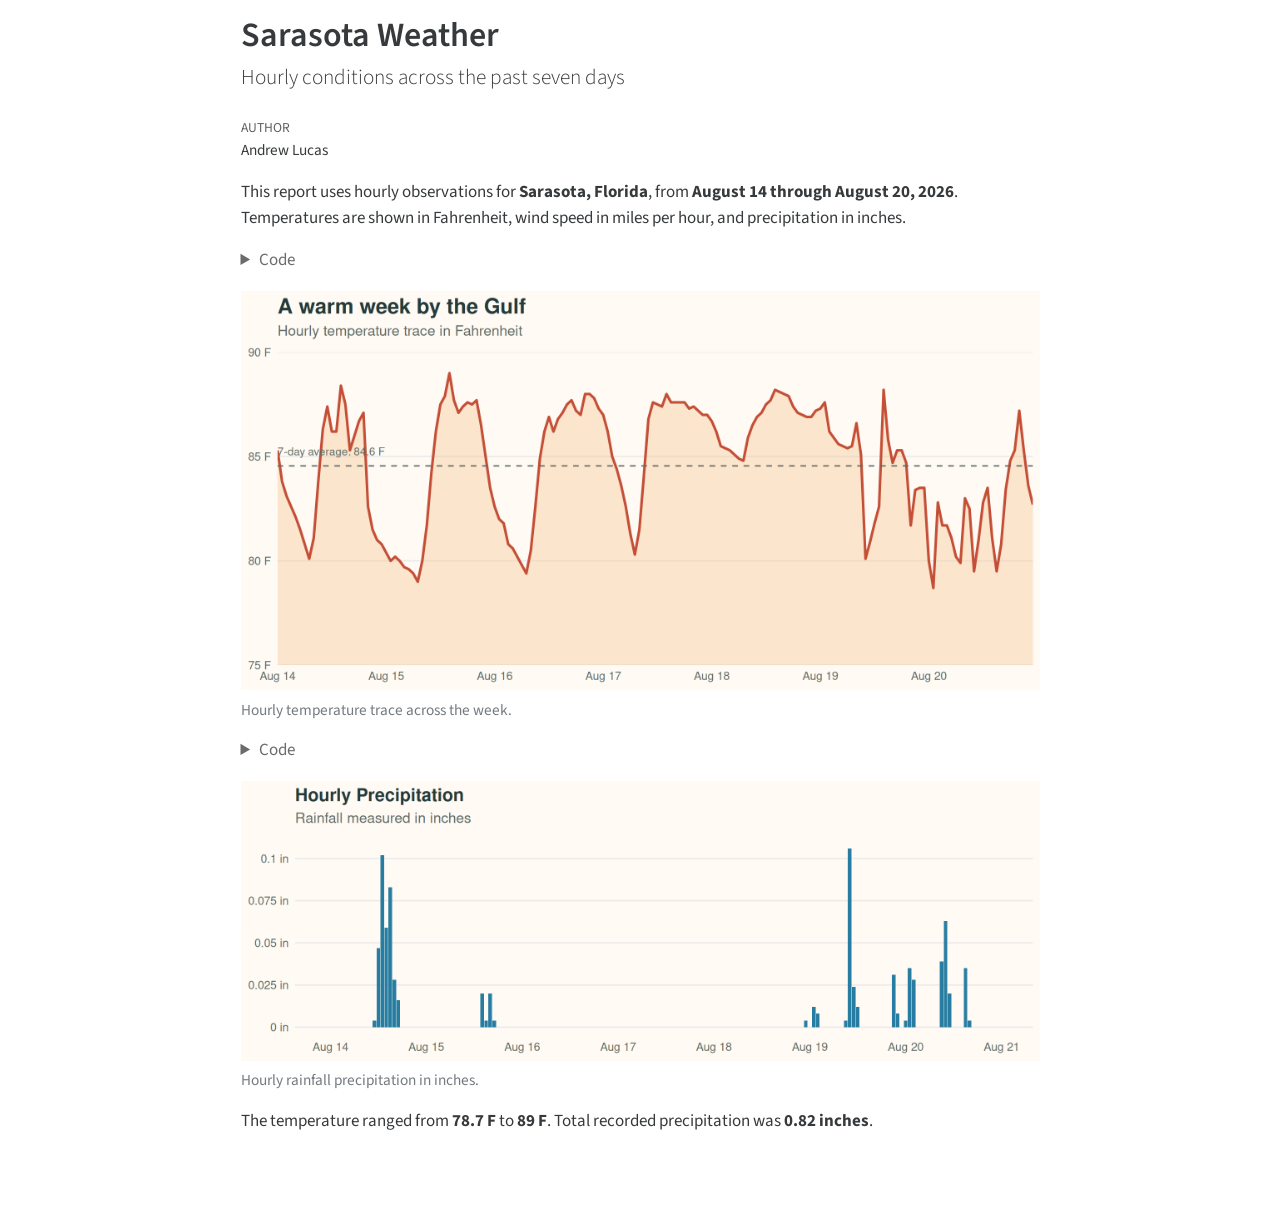
==== commit c153e658: "Built site for gh-pages" ====
--- a/index.html
+++ b/index.html
@@ -80,7 +80,8 @@
 
 <link rel="stylesheet" href="body { background: #fffaf4; }
 .quarto-title-block { max-width: 900px; margin: 0 auto; }
-.quarto-figure { margin-top: 1.5rem; }">
+.quarto-figure { margin-top: 1.5rem; }
+.cell { display: flex; flex-direction: column-reverse; }">
 </head>
 
 <body class="fullcontent quarto-light">
@@ -128,26 +129,23 @@
 <span id="cb1-7"><a href="#cb1-7" aria-hidden="true" tabindex="-1"></a>           <span class="at">label =</span> <span class="fu">paste0</span>(<span class="st">"7-day average: "</span>, <span class="fu">round</span>(<span class="fu">mean</span>(weather<span class="sc">$</span>temperature_f), <span class="dv">1</span>), <span class="st">" F"</span>),</span>
 <span id="cb1-8"><a href="#cb1-8" aria-hidden="true" tabindex="-1"></a>           <span class="at">hjust =</span> <span class="dv">0</span>, <span class="at">color =</span> <span class="st">"#5f6b66"</span>, <span class="at">size =</span> <span class="fl">3.5</span>) <span class="sc">+</span></span>
 <span id="cb1-9"><a href="#cb1-9" aria-hidden="true" tabindex="-1"></a>  <span class="fu">scale_x_datetime</span>(<span class="at">date_breaks =</span> <span class="st">"1 day"</span>, <span class="at">date_labels =</span> <span class="st">"%b %d"</span>) <span class="sc">+</span></span>
-<span id="cb1-10"><a href="#cb1-10" aria-hidden="true" tabindex="-1"></a>  <span class="fu">scale_y_continuous</span>(<span class="at">limits =</span> <span class="fu">c</span>(<span class="dv">75</span>, <span class="dv">90</span>), <span class="at">breaks =</span> <span class="fu">seq</span>(<span class="dv">75</span>, <span class="dv">90</span>, <span class="at">by =</span> <span class="dv">5</span>),</span>
-<span id="cb1-11"><a href="#cb1-11" aria-hidden="true" tabindex="-1"></a>                     <span class="at">labels =</span> \(x) <span class="fu">paste0</span>(x, <span class="st">" F"</span>), <span class="at">expand =</span> <span class="fu">c</span>(<span class="dv">0</span>, <span class="dv">0</span>)) <span class="sc">+</span></span>
-<span id="cb1-12"><a href="#cb1-12" aria-hidden="true" tabindex="-1"></a>  <span class="fu">labs</span>(<span class="at">x =</span> <span class="cn">NULL</span>, <span class="at">y =</span> <span class="cn">NULL</span>,</span>
-<span id="cb1-13"><a href="#cb1-13" aria-hidden="true" tabindex="-1"></a>       <span class="at">title =</span> <span class="st">"A warm week by the Gulf"</span>,</span>
-<span id="cb1-14"><a href="#cb1-14" aria-hidden="true" tabindex="-1"></a>       <span class="at">subtitle =</span> <span class="st">"Hourly temperature trace in Fahrenheit"</span>) <span class="sc">+</span></span>
-<span id="cb1-15"><a href="#cb1-15" aria-hidden="true" tabindex="-1"></a>  <span class="fu">theme_minimal</span>(<span class="at">base_size =</span> <span class="dv">13</span>) <span class="sc">+</span></span>
-<span id="cb1-16"><a href="#cb1-16" aria-hidden="true" tabindex="-1"></a>  <span class="fu">theme</span>(</span>
-<span id="cb1-17"><a href="#cb1-17" aria-hidden="true" tabindex="-1"></a>    <span class="at">plot.title =</span> <span class="fu">element_text</span>(<span class="at">face =</span> <span class="st">"bold"</span>, <span class="at">size =</span> <span class="dv">19</span>, <span class="at">color =</span> <span class="st">"#243b3a"</span>),</span>
-<span id="cb1-18"><a href="#cb1-18" aria-hidden="true" tabindex="-1"></a>    <span class="at">plot.subtitle =</span> <span class="fu">element_text</span>(<span class="at">color =</span> <span class="st">"#5f6b66"</span>, <span class="at">margin =</span> <span class="fu">margin</span>(<span class="at">b =</span> <span class="dv">12</span>)),</span>
-<span id="cb1-19"><a href="#cb1-19" aria-hidden="true" tabindex="-1"></a>    <span class="at">panel.grid.minor =</span> <span class="fu">element_blank</span>(),</span>
-<span id="cb1-20"><a href="#cb1-20" aria-hidden="true" tabindex="-1"></a>    <span class="at">panel.grid.major.x =</span> <span class="fu">element_blank</span>(),</span>
-<span id="cb1-21"><a href="#cb1-21" aria-hidden="true" tabindex="-1"></a>    <span class="at">axis.text =</span> <span class="fu">element_text</span>(<span class="at">color =</span> <span class="st">"#5f6b66"</span>),</span>
-<span id="cb1-22"><a href="#cb1-22" aria-hidden="true" tabindex="-1"></a>    <span class="at">plot.background =</span> <span class="fu">element_rect</span>(<span class="at">fill =</span> <span class="st">"#fffaf4"</span>, <span class="at">color =</span> <span class="cn">NA</span>),</span>
-<span id="cb1-23"><a href="#cb1-23" aria-hidden="true" tabindex="-1"></a>    <span class="at">panel.background =</span> <span class="fu">element_rect</span>(<span class="at">fill =</span> <span class="st">"#fffaf4"</span>, <span class="at">color =</span> <span class="cn">NA</span>)</span>
-<span id="cb1-24"><a href="#cb1-24" aria-hidden="true" tabindex="-1"></a>  )</span></code></pre></div><button title="Copy to Clipboard" class="code-copy-button"><i class="bi"></i></button></div>
+<span id="cb1-10"><a href="#cb1-10" aria-hidden="true" tabindex="-1"></a>  <span class="fu">scale_y_continuous</span>(<span class="at">breaks =</span> <span class="fu">seq</span>(<span class="dv">75</span>, <span class="dv">90</span>, <span class="at">by =</span> <span class="dv">5</span>),</span>
+<span id="cb1-11"><a href="#cb1-11" aria-hidden="true" tabindex="-1"></a>                     <span class="at">labels =</span> \(x) <span class="fu">paste0</span>(x, <span class="st">" F"</span>)) <span class="sc">+</span></span>
+<span id="cb1-12"><a href="#cb1-12" aria-hidden="true" tabindex="-1"></a>  <span class="fu">coord_cartesian</span>(<span class="at">ylim =</span> <span class="fu">c</span>(<span class="dv">75</span>, <span class="dv">90</span>), <span class="at">expand =</span> <span class="cn">FALSE</span>) <span class="sc">+</span></span>
+<span id="cb1-13"><a href="#cb1-13" aria-hidden="true" tabindex="-1"></a>  <span class="fu">labs</span>(<span class="at">x =</span> <span class="cn">NULL</span>, <span class="at">y =</span> <span class="cn">NULL</span>,</span>
+<span id="cb1-14"><a href="#cb1-14" aria-hidden="true" tabindex="-1"></a>       <span class="at">title =</span> <span class="st">"A warm week by the Gulf"</span>,</span>
+<span id="cb1-15"><a href="#cb1-15" aria-hidden="true" tabindex="-1"></a>       <span class="at">subtitle =</span> <span class="st">"Hourly temperature trace in Fahrenheit"</span>) <span class="sc">+</span></span>
+<span id="cb1-16"><a href="#cb1-16" aria-hidden="true" tabindex="-1"></a>  <span class="fu">theme_minimal</span>(<span class="at">base_size =</span> <span class="dv">13</span>) <span class="sc">+</span></span>
+<span id="cb1-17"><a href="#cb1-17" aria-hidden="true" tabindex="-1"></a>  <span class="fu">theme</span>(</span>
+<span id="cb1-18"><a href="#cb1-18" aria-hidden="true" tabindex="-1"></a>    <span class="at">plot.title =</span> <span class="fu">element_text</span>(<span class="at">face =</span> <span class="st">"bold"</span>, <span class="at">size =</span> <span class="dv">19</span>, <span class="at">color =</span> <span class="st">"#243b3a"</span>),</span>
+<span id="cb1-19"><a href="#cb1-19" aria-hidden="true" tabindex="-1"></a>    <span class="at">plot.subtitle =</span> <span class="fu">element_text</span>(<span class="at">color =</span> <span class="st">"#5f6b66"</span>, <span class="at">margin =</span> <span class="fu">margin</span>(<span class="at">b =</span> <span class="dv">12</span>)),</span>
+<span id="cb1-20"><a href="#cb1-20" aria-hidden="true" tabindex="-1"></a>    <span class="at">panel.grid.minor =</span> <span class="fu">element_blank</span>(),</span>
+<span id="cb1-21"><a href="#cb1-21" aria-hidden="true" tabindex="-1"></a>    <span class="at">panel.grid.major.x =</span> <span class="fu">element_blank</span>(),</span>
+<span id="cb1-22"><a href="#cb1-22" aria-hidden="true" tabindex="-1"></a>    <span class="at">axis.text =</span> <span class="fu">element_text</span>(<span class="at">color =</span> <span class="st">"#5f6b66"</span>),</span>
+<span id="cb1-23"><a href="#cb1-23" aria-hidden="true" tabindex="-1"></a>    <span class="at">plot.background =</span> <span class="fu">element_rect</span>(<span class="at">fill =</span> <span class="st">"#fffaf4"</span>, <span class="at">color =</span> <span class="cn">NA</span>),</span>
+<span id="cb1-24"><a href="#cb1-24" aria-hidden="true" tabindex="-1"></a>    <span class="at">panel.background =</span> <span class="fu">element_rect</span>(<span class="at">fill =</span> <span class="st">"#fffaf4"</span>, <span class="at">color =</span> <span class="cn">NA</span>)</span>
+<span id="cb1-25"><a href="#cb1-25" aria-hidden="true" tabindex="-1"></a>  )</span></code></pre></div><button title="Copy to Clipboard" class="code-copy-button"><i class="bi"></i></button></div>
 </details>
-<div class="cell-output cell-output-stderr">
-<pre><code>Warning in max(ids, na.rm = TRUE): no non-missing arguments to max; returning
--Inf</code></pre>
-</div>
 <div class="cell-output-display">
 <div class="quarto-figure quarto-figure-center">
 <figure class="figure">
@@ -160,23 +158,23 @@
 <div class="cell">
 <details class="code-fold">
 <summary>Code</summary>
-<div class="code-copy-outer-scaffold"><div class="sourceCode cell-code" id="cb3"><pre class="sourceCode r code-with-copy"><code class="sourceCode r"><span id="cb3-1"><a href="#cb3-1" aria-hidden="true" tabindex="-1"></a><span class="fu">ggplot</span>(weather, <span class="fu">aes</span>(<span class="at">x =</span> time, <span class="at">y =</span> precipitation_inches)) <span class="sc">+</span></span>
-<span id="cb3-2"><a href="#cb3-2" aria-hidden="true" tabindex="-1"></a>  <span class="fu">geom_col</span>(<span class="at">fill =</span> <span class="st">"#277da1"</span>) <span class="sc">+</span></span>
-<span id="cb3-3"><a href="#cb3-3" aria-hidden="true" tabindex="-1"></a>  <span class="fu">scale_x_datetime</span>(<span class="at">date_breaks =</span> <span class="st">"1 day"</span>, <span class="at">date_labels =</span> <span class="st">"%b %d"</span>) <span class="sc">+</span></span>
-<span id="cb3-4"><a href="#cb3-4" aria-hidden="true" tabindex="-1"></a>  <span class="fu">scale_y_continuous</span>(<span class="at">labels =</span> \(x) <span class="fu">paste0</span>(x, <span class="st">" in"</span>)) <span class="sc">+</span></span>
-<span id="cb3-5"><a href="#cb3-5" aria-hidden="true" tabindex="-1"></a>  <span class="fu">labs</span>(<span class="at">x =</span> <span class="cn">NULL</span>, <span class="at">y =</span> <span class="cn">NULL</span>,</span>
-<span id="cb3-6"><a href="#cb3-6" aria-hidden="true" tabindex="-1"></a>       <span class="at">title =</span> <span class="st">"Hourly Precipitation"</span>,</span>
-<span id="cb3-7"><a href="#cb3-7" aria-hidden="true" tabindex="-1"></a>       <span class="at">subtitle =</span> <span class="st">"Rainfall measured in inches"</span>) <span class="sc">+</span></span>
-<span id="cb3-8"><a href="#cb3-8" aria-hidden="true" tabindex="-1"></a>  <span class="fu">theme_minimal</span>(<span class="at">base_size =</span> <span class="dv">13</span>) <span class="sc">+</span></span>
-<span id="cb3-9"><a href="#cb3-9" aria-hidden="true" tabindex="-1"></a>  <span class="fu">theme</span>(</span>
-<span id="cb3-10"><a href="#cb3-10" aria-hidden="true" tabindex="-1"></a>    <span class="at">plot.title =</span> <span class="fu">element_text</span>(<span class="at">face =</span> <span class="st">"bold"</span>, <span class="at">size =</span> <span class="dv">16</span>, <span class="at">color =</span> <span class="st">"#243b3a"</span>),</span>
-<span id="cb3-11"><a href="#cb3-11" aria-hidden="true" tabindex="-1"></a>    <span class="at">plot.subtitle =</span> <span class="fu">element_text</span>(<span class="at">color =</span> <span class="st">"#5f6b66"</span>, <span class="at">margin =</span> <span class="fu">margin</span>(<span class="at">b =</span> <span class="dv">12</span>)),</span>
-<span id="cb3-12"><a href="#cb3-12" aria-hidden="true" tabindex="-1"></a>    <span class="at">panel.grid.minor =</span> <span class="fu">element_blank</span>(),</span>
-<span id="cb3-13"><a href="#cb3-13" aria-hidden="true" tabindex="-1"></a>    <span class="at">panel.grid.major.x =</span> <span class="fu">element_blank</span>(),</span>
-<span id="cb3-14"><a href="#cb3-14" aria-hidden="true" tabindex="-1"></a>    <span class="at">axis.text =</span> <span class="fu">element_text</span>(<span class="at">color =</span> <span class="st">"#5f6b66"</span>),</span>
-<span id="cb3-15"><a href="#cb3-15" aria-hidden="true" tabindex="-1"></a>    <span class="at">plot.background =</span> <span class="fu">element_rect</span>(<span class="at">fill =</span> <span class="st">"#fffaf4"</span>, <span class="at">color =</span> <span class="cn">NA</span>),</span>
-<span id="cb3-16"><a href="#cb3-16" aria-hidden="true" tabindex="-1"></a>    <span class="at">panel.background =</span> <span class="fu">element_rect</span>(<span class="at">fill =</span> <span class="st">"#fffaf4"</span>, <span class="at">color =</span> <span class="cn">NA</span>)</span>
-<span id="cb3-17"><a href="#cb3-17" aria-hidden="true" tabindex="-1"></a>  )</span></code></pre></div><button title="Copy to Clipboard" class="code-copy-button"><i class="bi"></i></button></div>
+<div class="code-copy-outer-scaffold"><div class="sourceCode cell-code" id="cb2"><pre class="sourceCode r code-with-copy"><code class="sourceCode r"><span id="cb2-1"><a href="#cb2-1" aria-hidden="true" tabindex="-1"></a><span class="fu">ggplot</span>(weather, <span class="fu">aes</span>(<span class="at">x =</span> time, <span class="at">y =</span> precipitation_inches)) <span class="sc">+</span></span>
+<span id="cb2-2"><a href="#cb2-2" aria-hidden="true" tabindex="-1"></a>  <span class="fu">geom_col</span>(<span class="at">fill =</span> <span class="st">"#277da1"</span>) <span class="sc">+</span></span>
+<span id="cb2-3"><a href="#cb2-3" aria-hidden="true" tabindex="-1"></a>  <span class="fu">scale_x_datetime</span>(<span class="at">date_breaks =</span> <span class="st">"1 day"</span>, <span class="at">date_labels =</span> <span class="st">"%b %d"</span>) <span class="sc">+</span></span>
+<span id="cb2-4"><a href="#cb2-4" aria-hidden="true" tabindex="-1"></a>  <span class="fu">scale_y_continuous</span>(<span class="at">labels =</span> \(x) <span class="fu">paste0</span>(x, <span class="st">" in"</span>)) <span class="sc">+</span></span>
+<span id="cb2-5"><a href="#cb2-5" aria-hidden="true" tabindex="-1"></a>  <span class="fu">labs</span>(<span class="at">x =</span> <span class="cn">NULL</span>, <span class="at">y =</span> <span class="cn">NULL</span>,</span>
+<span id="cb2-6"><a href="#cb2-6" aria-hidden="true" tabindex="-1"></a>       <span class="at">title =</span> <span class="st">"Hourly Precipitation"</span>,</span>
+<span id="cb2-7"><a href="#cb2-7" aria-hidden="true" tabindex="-1"></a>       <span class="at">subtitle =</span> <span class="st">"Rainfall measured in inches"</span>) <span class="sc">+</span></span>
+<span id="cb2-8"><a href="#cb2-8" aria-hidden="true" tabindex="-1"></a>  <span class="fu">theme_minimal</span>(<span class="at">base_size =</span> <span class="dv">13</span>) <span class="sc">+</span></span>
+<span id="cb2-9"><a href="#cb2-9" aria-hidden="true" tabindex="-1"></a>  <span class="fu">theme</span>(</span>
+<span id="cb2-10"><a href="#cb2-10" aria-hidden="true" tabindex="-1"></a>    <span class="at">plot.title =</span> <span class="fu">element_text</span>(<span class="at">face =</span> <span class="st">"bold"</span>, <span class="at">size =</span> <span class="dv">16</span>, <span class="at">color =</span> <span class="st">"#243b3a"</span>),</span>
+<span id="cb2-11"><a href="#cb2-11" aria-hidden="true" tabindex="-1"></a>    <span class="at">plot.subtitle =</span> <span class="fu">element_text</span>(<span class="at">color =</span> <span class="st">"#5f6b66"</span>, <span class="at">margin =</span> <span class="fu">margin</span>(<span class="at">b =</span> <span class="dv">12</span>)),</span>
+<span id="cb2-12"><a href="#cb2-12" aria-hidden="true" tabindex="-1"></a>    <span class="at">panel.grid.minor =</span> <span class="fu">element_blank</span>(),</span>
+<span id="cb2-13"><a href="#cb2-13" aria-hidden="true" tabindex="-1"></a>    <span class="at">panel.grid.major.x =</span> <span class="fu">element_blank</span>(),</span>
+<span id="cb2-14"><a href="#cb2-14" aria-hidden="true" tabindex="-1"></a>    <span class="at">axis.text =</span> <span class="fu">element_text</span>(<span class="at">color =</span> <span class="st">"#5f6b66"</span>),</span>
+<span id="cb2-15"><a href="#cb2-15" aria-hidden="true" tabindex="-1"></a>    <span class="at">plot.background =</span> <span class="fu">element_rect</span>(<span class="at">fill =</span> <span class="st">"#fffaf4"</span>, <span class="at">color =</span> <span class="cn">NA</span>),</span>
+<span id="cb2-16"><a href="#cb2-16" aria-hidden="true" tabindex="-1"></a>    <span class="at">panel.background =</span> <span class="fu">element_rect</span>(<span class="at">fill =</span> <span class="st">"#fffaf4"</span>, <span class="at">color =</span> <span class="cn">NA</span>)</span>
+<span id="cb2-17"><a href="#cb2-17" aria-hidden="true" tabindex="-1"></a>  )</span></code></pre></div><button title="Copy to Clipboard" class="code-copy-button"><i class="bi"></i></button></div>
 </details>
 <div class="cell-output-display">
 <div class="quarto-figure quarto-figure-center">
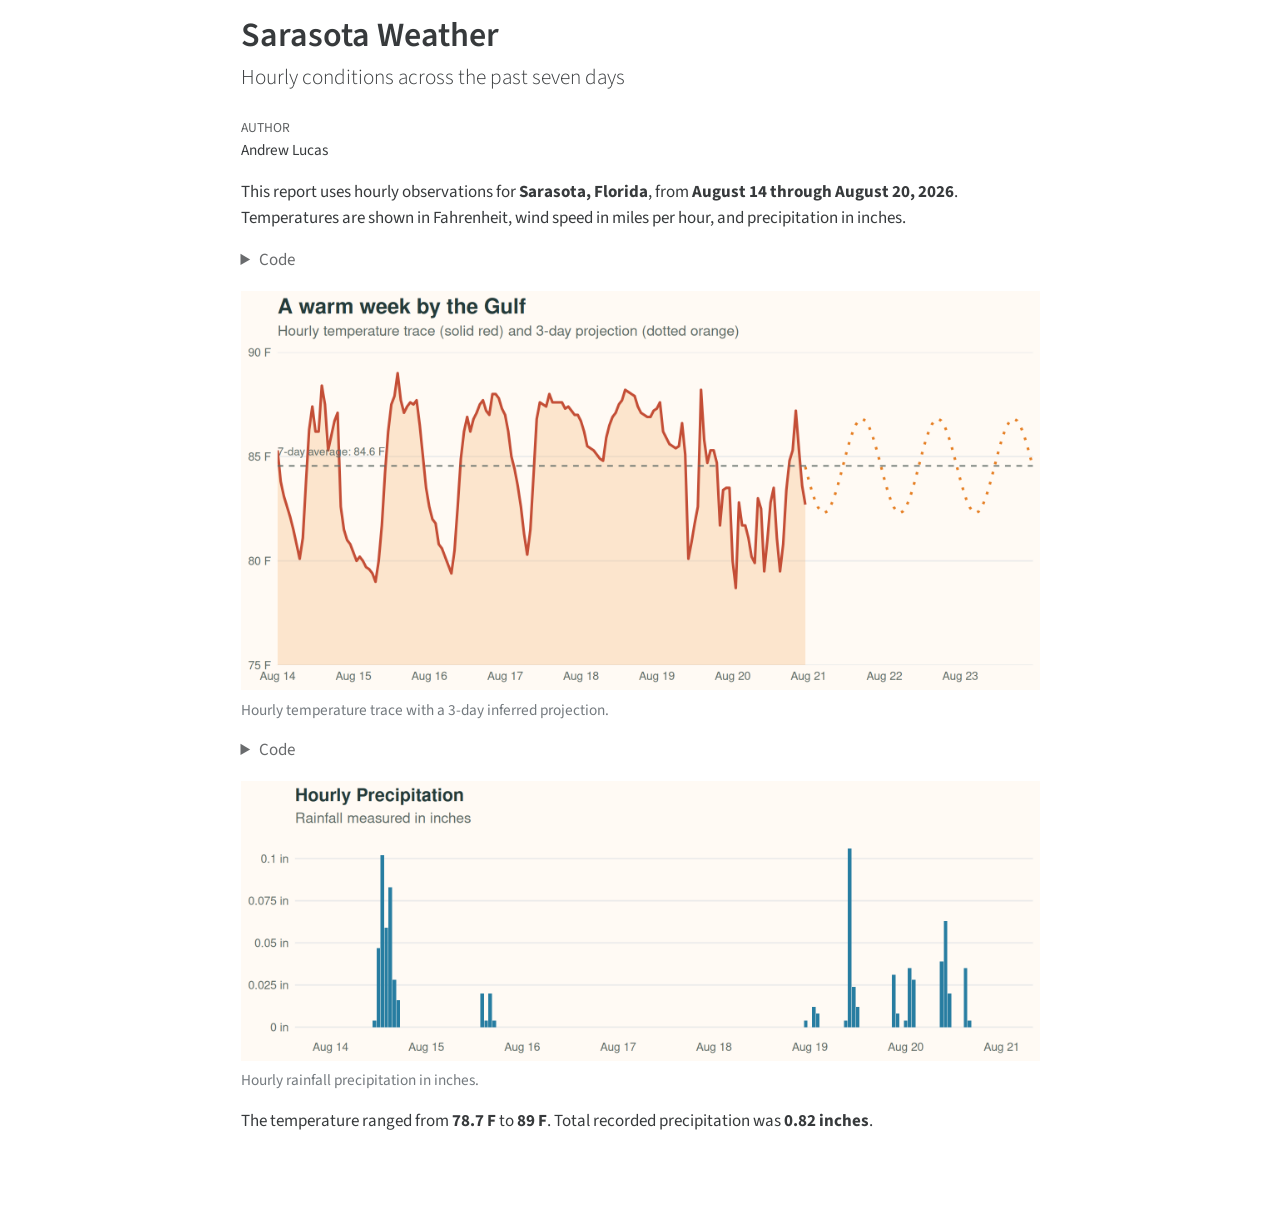
==== commit f9516264: "Built site for gh-pages" ====
--- a/index.html
+++ b/index.html
@@ -123,34 +123,36 @@
 <div class="code-copy-outer-scaffold"><div class="sourceCode cell-code" id="cb1"><pre class="sourceCode r code-with-copy"><code class="sourceCode r"><span id="cb1-1"><a href="#cb1-1" aria-hidden="true" tabindex="-1"></a><span class="fu">ggplot</span>(weather, <span class="fu">aes</span>(<span class="at">x =</span> time, <span class="at">y =</span> temperature_f)) <span class="sc">+</span></span>
 <span id="cb1-2"><a href="#cb1-2" aria-hidden="true" tabindex="-1"></a>  <span class="fu">geom_area</span>(<span class="at">fill =</span> <span class="st">"#f6b26b"</span>, <span class="at">alpha =</span> <span class="fl">0.28</span>) <span class="sc">+</span></span>
 <span id="cb1-3"><a href="#cb1-3" aria-hidden="true" tabindex="-1"></a>  <span class="fu">geom_line</span>(<span class="at">color =</span> <span class="st">"#c44e36"</span>, <span class="at">linewidth =</span> <span class="fl">1.1</span>) <span class="sc">+</span></span>
-<span id="cb1-4"><a href="#cb1-4" aria-hidden="true" tabindex="-1"></a>  <span class="fu">geom_hline</span>(<span class="at">yintercept =</span> <span class="fu">mean</span>(weather<span class="sc">$</span>temperature_f),</span>
-<span id="cb1-5"><a href="#cb1-5" aria-hidden="true" tabindex="-1"></a>             <span class="at">linetype =</span> <span class="st">"dashed"</span>, <span class="at">color =</span> <span class="st">"#5f6b66"</span>, <span class="at">linewidth =</span> <span class="fl">0.6</span>) <span class="sc">+</span></span>
-<span id="cb1-6"><a href="#cb1-6" aria-hidden="true" tabindex="-1"></a>  <span class="fu">annotate</span>(<span class="st">"text"</span>, <span class="at">x =</span> <span class="fu">min</span>(weather<span class="sc">$</span>time), <span class="at">y =</span> <span class="fu">mean</span>(weather<span class="sc">$</span>temperature_f) <span class="sc">+</span> <span class="fl">0.7</span>,</span>
-<span id="cb1-7"><a href="#cb1-7" aria-hidden="true" tabindex="-1"></a>           <span class="at">label =</span> <span class="fu">paste0</span>(<span class="st">"7-day average: "</span>, <span class="fu">round</span>(<span class="fu">mean</span>(weather<span class="sc">$</span>temperature_f), <span class="dv">1</span>), <span class="st">" F"</span>),</span>
-<span id="cb1-8"><a href="#cb1-8" aria-hidden="true" tabindex="-1"></a>           <span class="at">hjust =</span> <span class="dv">0</span>, <span class="at">color =</span> <span class="st">"#5f6b66"</span>, <span class="at">size =</span> <span class="fl">3.5</span>) <span class="sc">+</span></span>
-<span id="cb1-9"><a href="#cb1-9" aria-hidden="true" tabindex="-1"></a>  <span class="fu">scale_x_datetime</span>(<span class="at">date_breaks =</span> <span class="st">"1 day"</span>, <span class="at">date_labels =</span> <span class="st">"%b %d"</span>) <span class="sc">+</span></span>
-<span id="cb1-10"><a href="#cb1-10" aria-hidden="true" tabindex="-1"></a>  <span class="fu">scale_y_continuous</span>(<span class="at">breaks =</span> <span class="fu">seq</span>(<span class="dv">75</span>, <span class="dv">90</span>, <span class="at">by =</span> <span class="dv">5</span>),</span>
-<span id="cb1-11"><a href="#cb1-11" aria-hidden="true" tabindex="-1"></a>                     <span class="at">labels =</span> \(x) <span class="fu">paste0</span>(x, <span class="st">" F"</span>)) <span class="sc">+</span></span>
-<span id="cb1-12"><a href="#cb1-12" aria-hidden="true" tabindex="-1"></a>  <span class="fu">coord_cartesian</span>(<span class="at">ylim =</span> <span class="fu">c</span>(<span class="dv">75</span>, <span class="dv">90</span>), <span class="at">expand =</span> <span class="cn">FALSE</span>) <span class="sc">+</span></span>
-<span id="cb1-13"><a href="#cb1-13" aria-hidden="true" tabindex="-1"></a>  <span class="fu">labs</span>(<span class="at">x =</span> <span class="cn">NULL</span>, <span class="at">y =</span> <span class="cn">NULL</span>,</span>
-<span id="cb1-14"><a href="#cb1-14" aria-hidden="true" tabindex="-1"></a>       <span class="at">title =</span> <span class="st">"A warm week by the Gulf"</span>,</span>
-<span id="cb1-15"><a href="#cb1-15" aria-hidden="true" tabindex="-1"></a>       <span class="at">subtitle =</span> <span class="st">"Hourly temperature trace in Fahrenheit"</span>) <span class="sc">+</span></span>
-<span id="cb1-16"><a href="#cb1-16" aria-hidden="true" tabindex="-1"></a>  <span class="fu">theme_minimal</span>(<span class="at">base_size =</span> <span class="dv">13</span>) <span class="sc">+</span></span>
-<span id="cb1-17"><a href="#cb1-17" aria-hidden="true" tabindex="-1"></a>  <span class="fu">theme</span>(</span>
-<span id="cb1-18"><a href="#cb1-18" aria-hidden="true" tabindex="-1"></a>    <span class="at">plot.title =</span> <span class="fu">element_text</span>(<span class="at">face =</span> <span class="st">"bold"</span>, <span class="at">size =</span> <span class="dv">19</span>, <span class="at">color =</span> <span class="st">"#243b3a"</span>),</span>
-<span id="cb1-19"><a href="#cb1-19" aria-hidden="true" tabindex="-1"></a>    <span class="at">plot.subtitle =</span> <span class="fu">element_text</span>(<span class="at">color =</span> <span class="st">"#5f6b66"</span>, <span class="at">margin =</span> <span class="fu">margin</span>(<span class="at">b =</span> <span class="dv">12</span>)),</span>
-<span id="cb1-20"><a href="#cb1-20" aria-hidden="true" tabindex="-1"></a>    <span class="at">panel.grid.minor =</span> <span class="fu">element_blank</span>(),</span>
-<span id="cb1-21"><a href="#cb1-21" aria-hidden="true" tabindex="-1"></a>    <span class="at">panel.grid.major.x =</span> <span class="fu">element_blank</span>(),</span>
-<span id="cb1-22"><a href="#cb1-22" aria-hidden="true" tabindex="-1"></a>    <span class="at">axis.text =</span> <span class="fu">element_text</span>(<span class="at">color =</span> <span class="st">"#5f6b66"</span>),</span>
-<span id="cb1-23"><a href="#cb1-23" aria-hidden="true" tabindex="-1"></a>    <span class="at">plot.background =</span> <span class="fu">element_rect</span>(<span class="at">fill =</span> <span class="st">"#fffaf4"</span>, <span class="at">color =</span> <span class="cn">NA</span>),</span>
-<span id="cb1-24"><a href="#cb1-24" aria-hidden="true" tabindex="-1"></a>    <span class="at">panel.background =</span> <span class="fu">element_rect</span>(<span class="at">fill =</span> <span class="st">"#fffaf4"</span>, <span class="at">color =</span> <span class="cn">NA</span>)</span>
-<span id="cb1-25"><a href="#cb1-25" aria-hidden="true" tabindex="-1"></a>  )</span></code></pre></div><button title="Copy to Clipboard" class="code-copy-button"><i class="bi"></i></button></div>
+<span id="cb1-4"><a href="#cb1-4" aria-hidden="true" tabindex="-1"></a>  <span class="fu">geom_line</span>(<span class="at">data =</span> future_weather, <span class="fu">aes</span>(<span class="at">x =</span> time, <span class="at">y =</span> temperature_f),</span>
+<span id="cb1-5"><a href="#cb1-5" aria-hidden="true" tabindex="-1"></a>            <span class="at">color =</span> <span class="st">"#e67e22"</span>, <span class="at">linetype =</span> <span class="st">"dotted"</span>, <span class="at">linewidth =</span> <span class="fl">1.1</span>) <span class="sc">+</span></span>
+<span id="cb1-6"><a href="#cb1-6" aria-hidden="true" tabindex="-1"></a>  <span class="fu">geom_hline</span>(<span class="at">yintercept =</span> <span class="fu">mean</span>(weather<span class="sc">$</span>temperature_f),</span>
+<span id="cb1-7"><a href="#cb1-7" aria-hidden="true" tabindex="-1"></a>             <span class="at">linetype =</span> <span class="st">"dashed"</span>, <span class="at">color =</span> <span class="st">"#5f6b66"</span>, <span class="at">linewidth =</span> <span class="fl">0.6</span>) <span class="sc">+</span></span>
+<span id="cb1-8"><a href="#cb1-8" aria-hidden="true" tabindex="-1"></a>  <span class="fu">annotate</span>(<span class="st">"text"</span>, <span class="at">x =</span> <span class="fu">min</span>(weather<span class="sc">$</span>time), <span class="at">y =</span> <span class="fu">mean</span>(weather<span class="sc">$</span>temperature_f) <span class="sc">+</span> <span class="fl">0.7</span>,</span>
+<span id="cb1-9"><a href="#cb1-9" aria-hidden="true" tabindex="-1"></a>           <span class="at">label =</span> <span class="fu">paste0</span>(<span class="st">"7-day average: "</span>, <span class="fu">round</span>(<span class="fu">mean</span>(weather<span class="sc">$</span>temperature_f), <span class="dv">1</span>), <span class="st">" F"</span>),</span>
+<span id="cb1-10"><a href="#cb1-10" aria-hidden="true" tabindex="-1"></a>           <span class="at">hjust =</span> <span class="dv">0</span>, <span class="at">color =</span> <span class="st">"#5f6b66"</span>, <span class="at">size =</span> <span class="fl">3.5</span>) <span class="sc">+</span></span>
+<span id="cb1-11"><a href="#cb1-11" aria-hidden="true" tabindex="-1"></a>  <span class="fu">scale_x_datetime</span>(<span class="at">date_breaks =</span> <span class="st">"1 day"</span>, <span class="at">date_labels =</span> <span class="st">"%b %d"</span>) <span class="sc">+</span></span>
+<span id="cb1-12"><a href="#cb1-12" aria-hidden="true" tabindex="-1"></a>  <span class="fu">scale_y_continuous</span>(<span class="at">breaks =</span> <span class="fu">seq</span>(<span class="dv">75</span>, <span class="dv">90</span>, <span class="at">by =</span> <span class="dv">5</span>),</span>
+<span id="cb1-13"><a href="#cb1-13" aria-hidden="true" tabindex="-1"></a>                     <span class="at">labels =</span> \(x) <span class="fu">paste0</span>(x, <span class="st">" F"</span>)) <span class="sc">+</span></span>
+<span id="cb1-14"><a href="#cb1-14" aria-hidden="true" tabindex="-1"></a>  <span class="fu">coord_cartesian</span>(<span class="at">ylim =</span> <span class="fu">c</span>(<span class="dv">75</span>, <span class="dv">90</span>), <span class="at">expand =</span> <span class="cn">FALSE</span>) <span class="sc">+</span></span>
+<span id="cb1-15"><a href="#cb1-15" aria-hidden="true" tabindex="-1"></a>  <span class="fu">labs</span>(<span class="at">x =</span> <span class="cn">NULL</span>, <span class="at">y =</span> <span class="cn">NULL</span>,</span>
+<span id="cb1-16"><a href="#cb1-16" aria-hidden="true" tabindex="-1"></a>       <span class="at">title =</span> <span class="st">"A warm week by the Gulf"</span>,</span>
+<span id="cb1-17"><a href="#cb1-17" aria-hidden="true" tabindex="-1"></a>       <span class="at">subtitle =</span> <span class="st">"Hourly temperature trace (solid red) and 3-day projection (dotted orange)"</span>) <span class="sc">+</span></span>
+<span id="cb1-18"><a href="#cb1-18" aria-hidden="true" tabindex="-1"></a>  <span class="fu">theme_minimal</span>(<span class="at">base_size =</span> <span class="dv">13</span>) <span class="sc">+</span></span>
+<span id="cb1-19"><a href="#cb1-19" aria-hidden="true" tabindex="-1"></a>  <span class="fu">theme</span>(</span>
+<span id="cb1-20"><a href="#cb1-20" aria-hidden="true" tabindex="-1"></a>    <span class="at">plot.title =</span> <span class="fu">element_text</span>(<span class="at">face =</span> <span class="st">"bold"</span>, <span class="at">size =</span> <span class="dv">19</span>, <span class="at">color =</span> <span class="st">"#243b3a"</span>),</span>
+<span id="cb1-21"><a href="#cb1-21" aria-hidden="true" tabindex="-1"></a>    <span class="at">plot.subtitle =</span> <span class="fu">element_text</span>(<span class="at">color =</span> <span class="st">"#5f6b66"</span>, <span class="at">margin =</span> <span class="fu">margin</span>(<span class="at">b =</span> <span class="dv">12</span>)),</span>
+<span id="cb1-22"><a href="#cb1-22" aria-hidden="true" tabindex="-1"></a>    <span class="at">panel.grid.minor =</span> <span class="fu">element_blank</span>(),</span>
+<span id="cb1-23"><a href="#cb1-23" aria-hidden="true" tabindex="-1"></a>    <span class="at">panel.grid.major.x =</span> <span class="fu">element_blank</span>(),</span>
+<span id="cb1-24"><a href="#cb1-24" aria-hidden="true" tabindex="-1"></a>    <span class="at">axis.text =</span> <span class="fu">element_text</span>(<span class="at">color =</span> <span class="st">"#5f6b66"</span>),</span>
+<span id="cb1-25"><a href="#cb1-25" aria-hidden="true" tabindex="-1"></a>    <span class="at">plot.background =</span> <span class="fu">element_rect</span>(<span class="at">fill =</span> <span class="st">"#fffaf4"</span>, <span class="at">color =</span> <span class="cn">NA</span>),</span>
+<span id="cb1-26"><a href="#cb1-26" aria-hidden="true" tabindex="-1"></a>    <span class="at">panel.background =</span> <span class="fu">element_rect</span>(<span class="at">fill =</span> <span class="st">"#fffaf4"</span>, <span class="at">color =</span> <span class="cn">NA</span>)</span>
+<span id="cb1-27"><a href="#cb1-27" aria-hidden="true" tabindex="-1"></a>  )</span></code></pre></div><button title="Copy to Clipboard" class="code-copy-button"><i class="bi"></i></button></div>
 </details>
 <div class="cell-output-display">
 <div class="quarto-figure quarto-figure-center">
 <figure class="figure">
 <p><img src="sarasota-weather_files/figure-html/temperature-plot-1.png" class="img-fluid figure-img" style="width:100.0%"></p>
-<figcaption>Hourly temperature trace across the week.</figcaption>
+<figcaption>Hourly temperature trace with a 3-day inferred projection.</figcaption>
 </figure>
 </div>
 </div>
